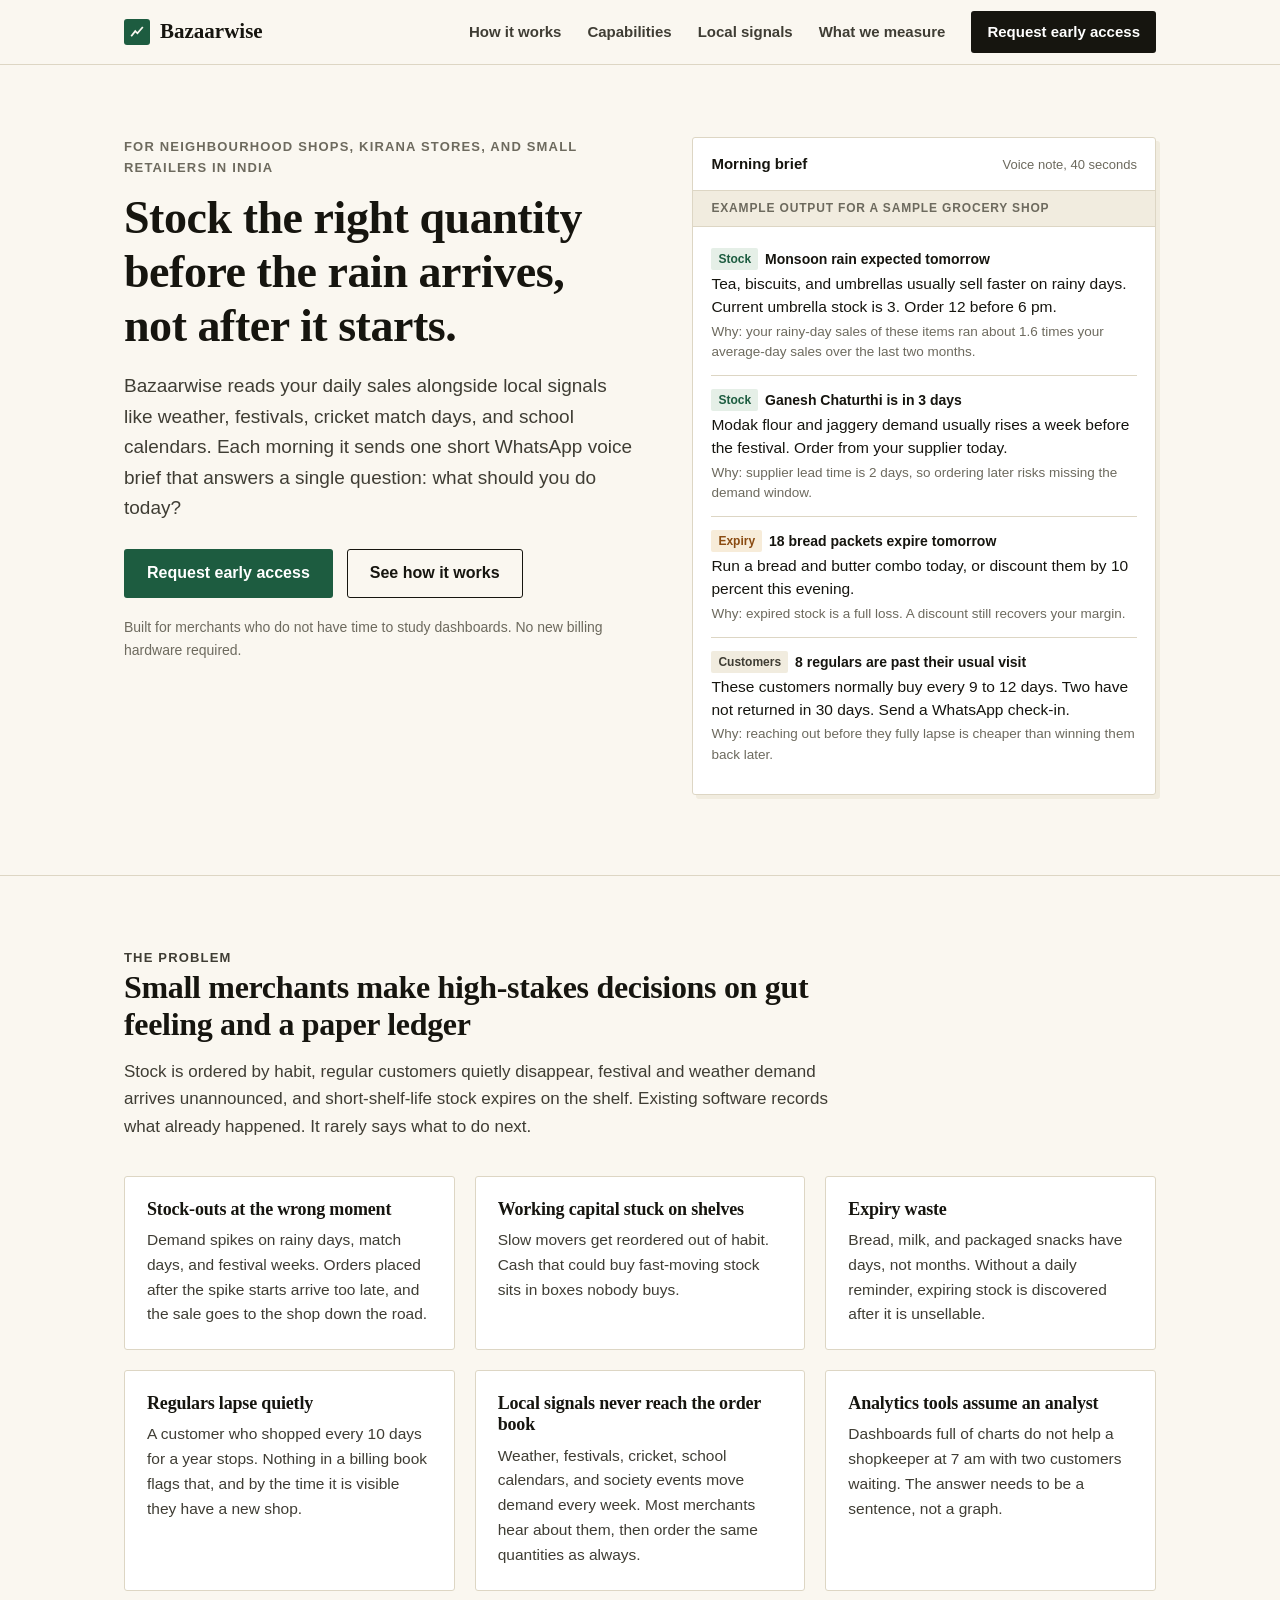
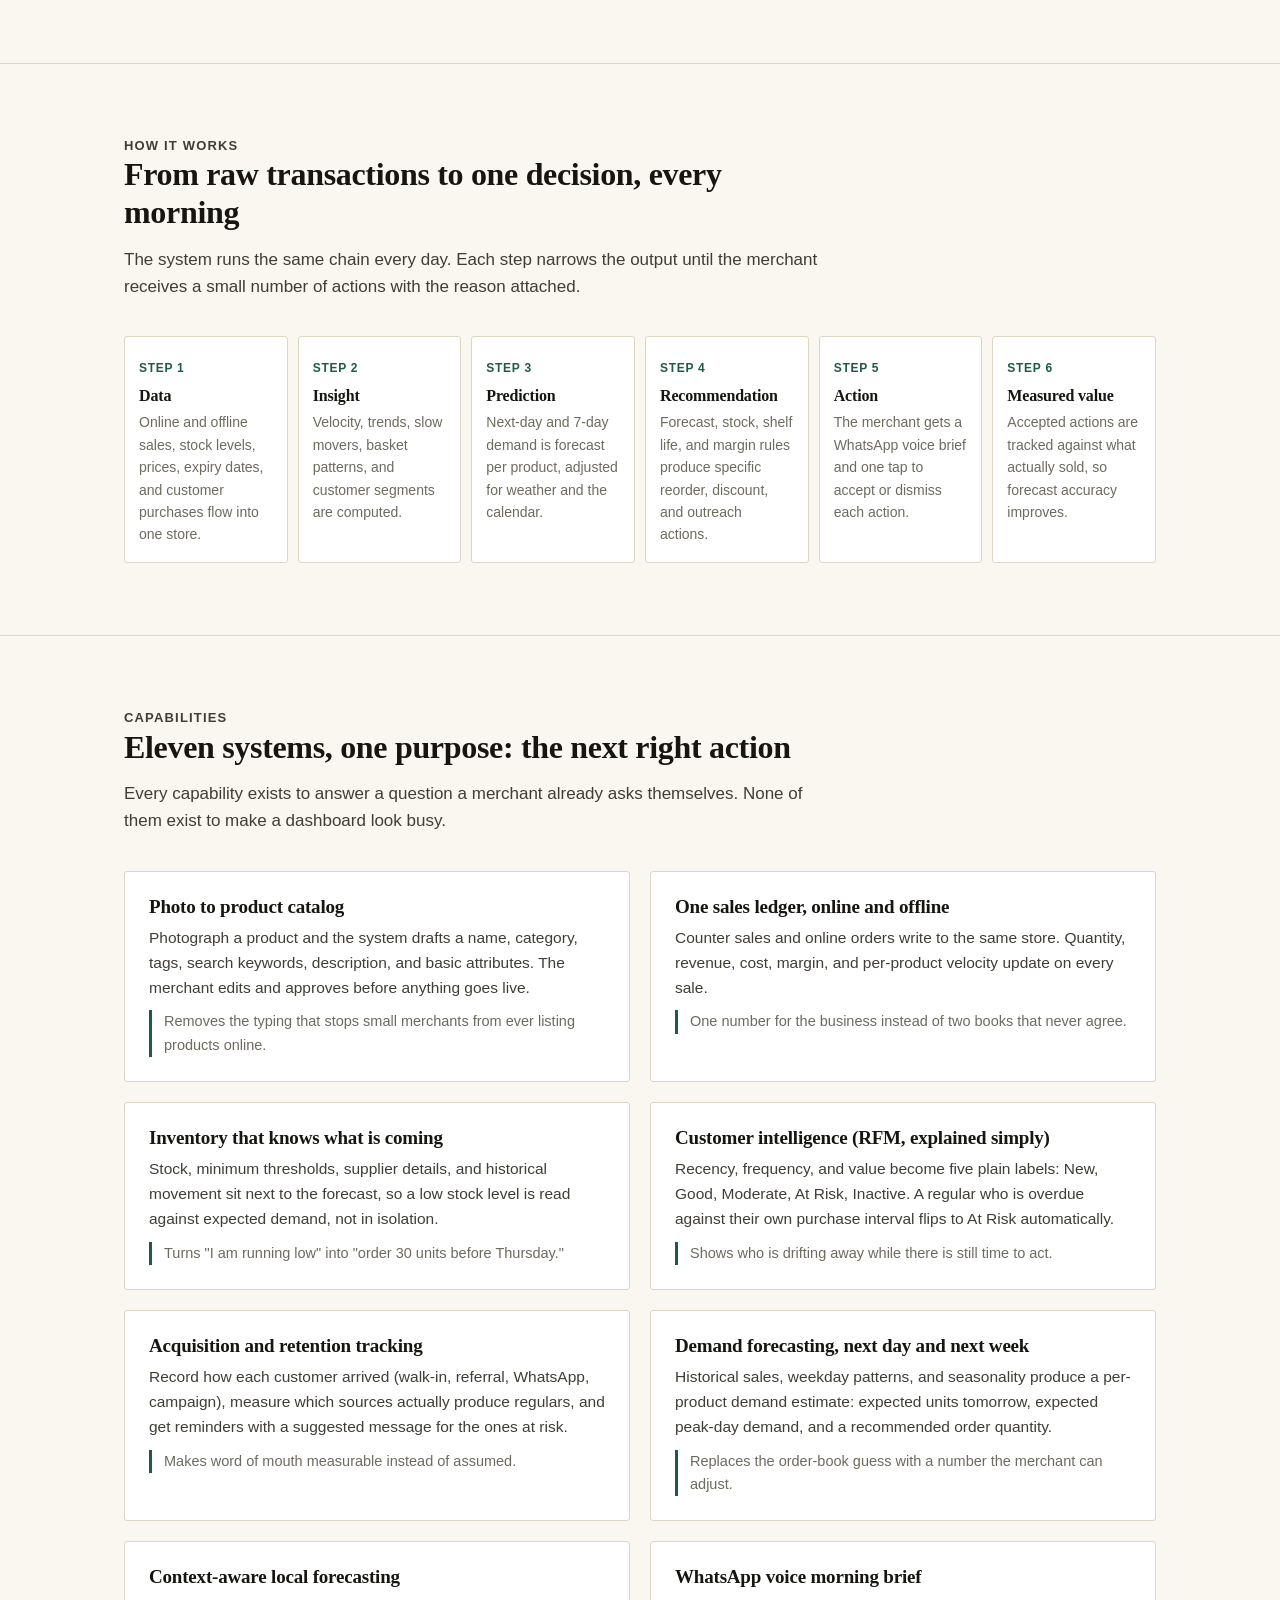
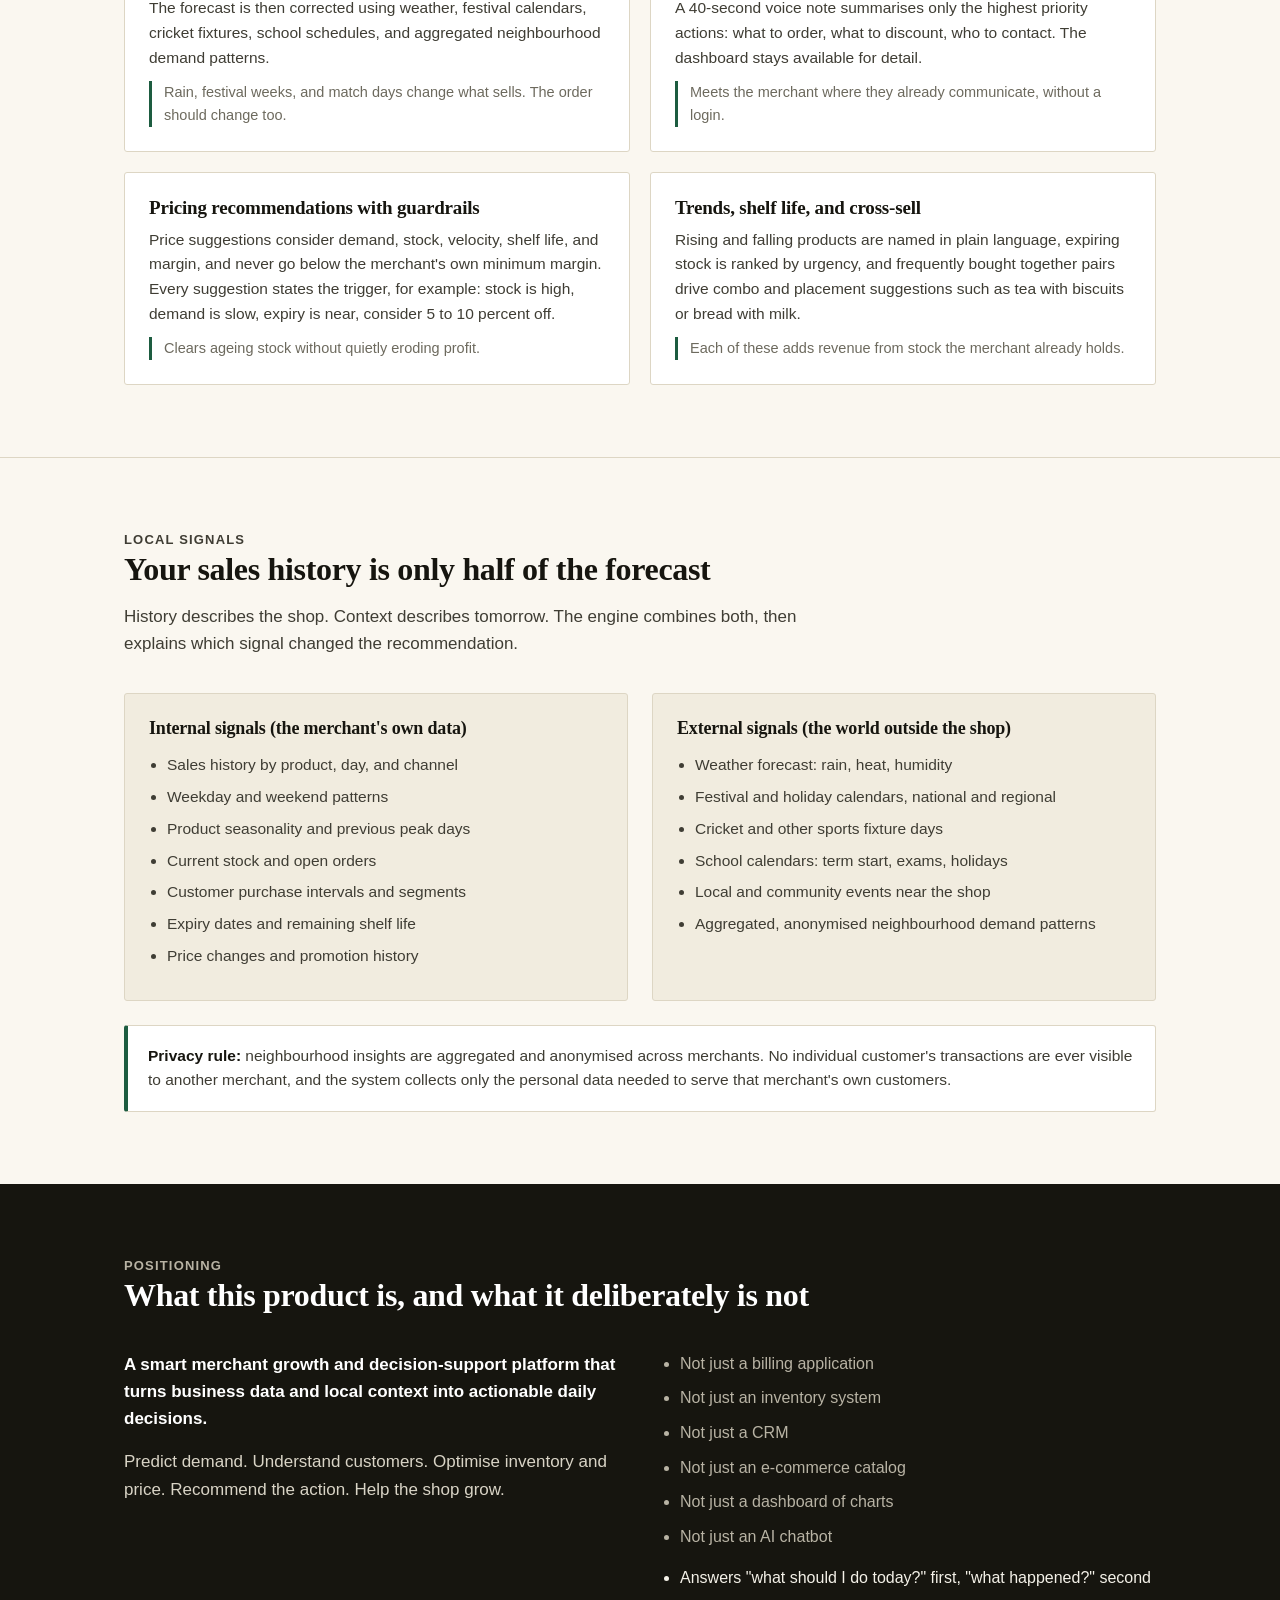
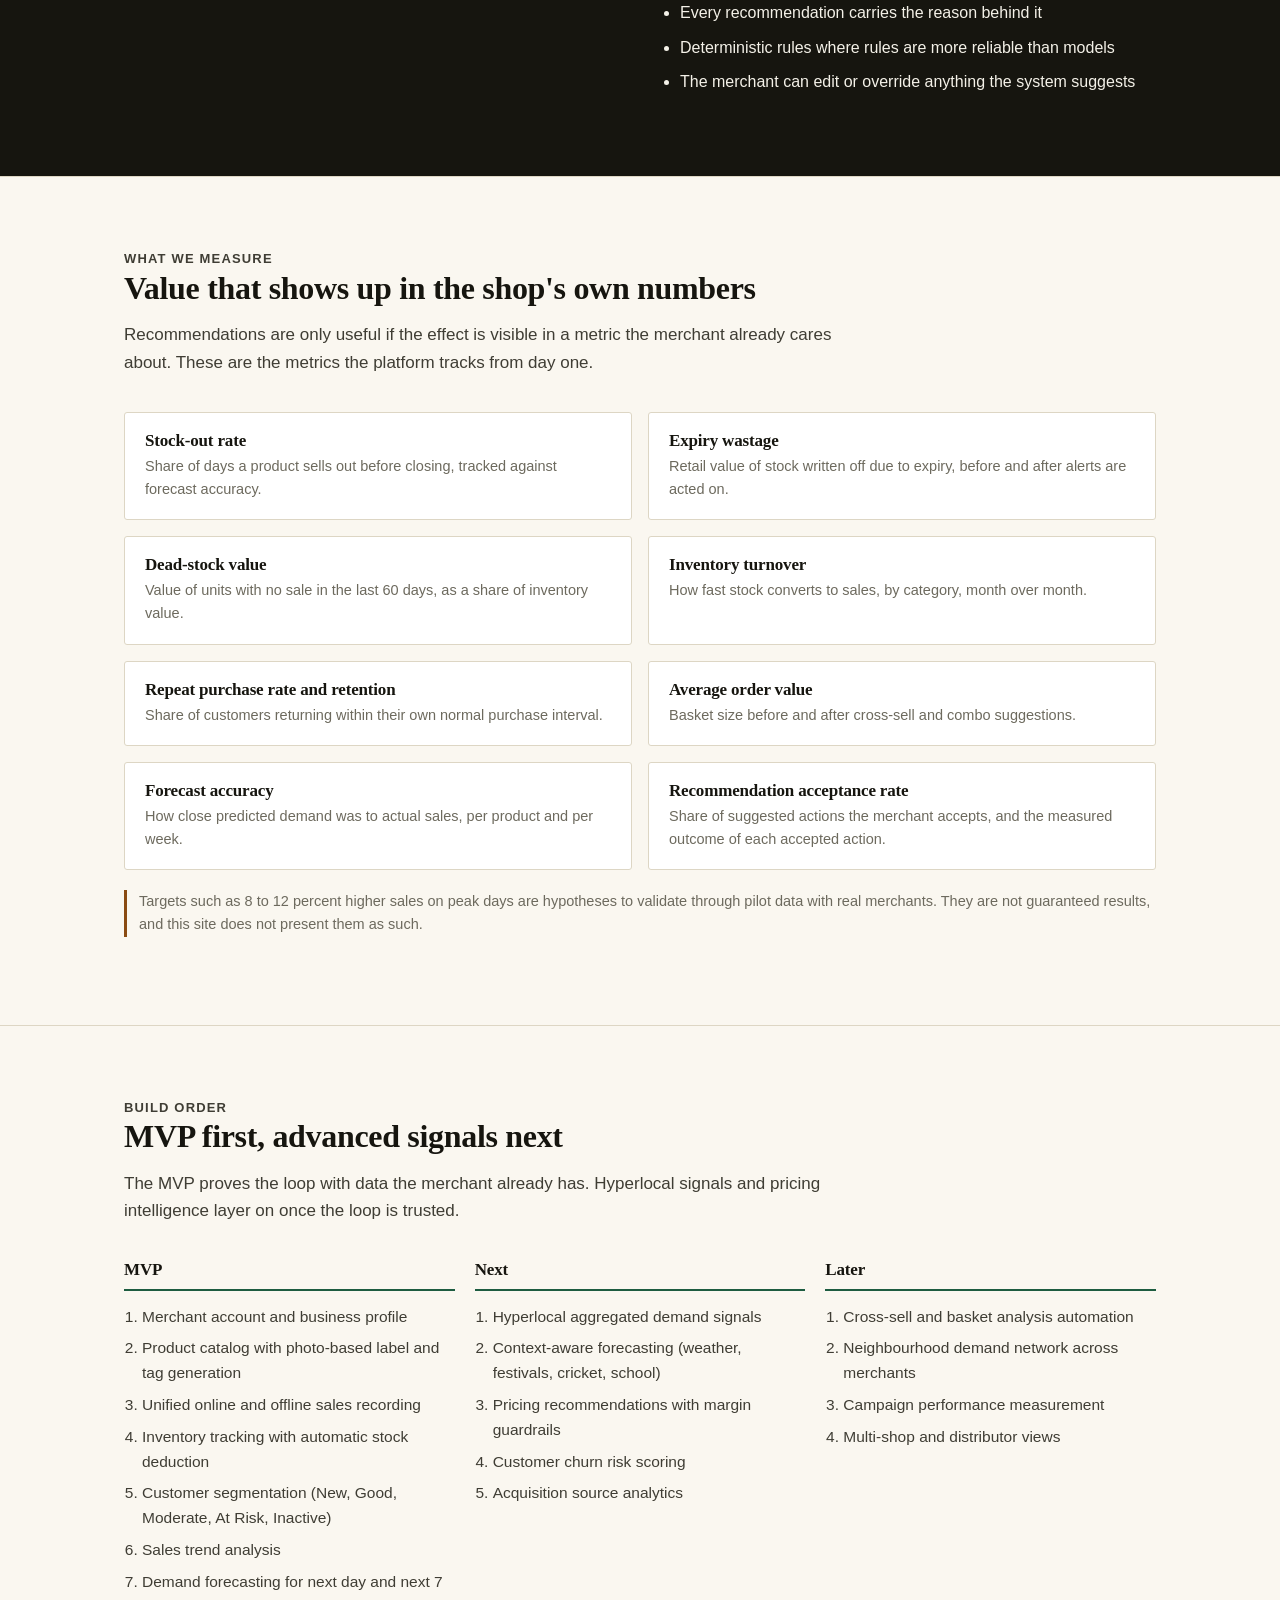
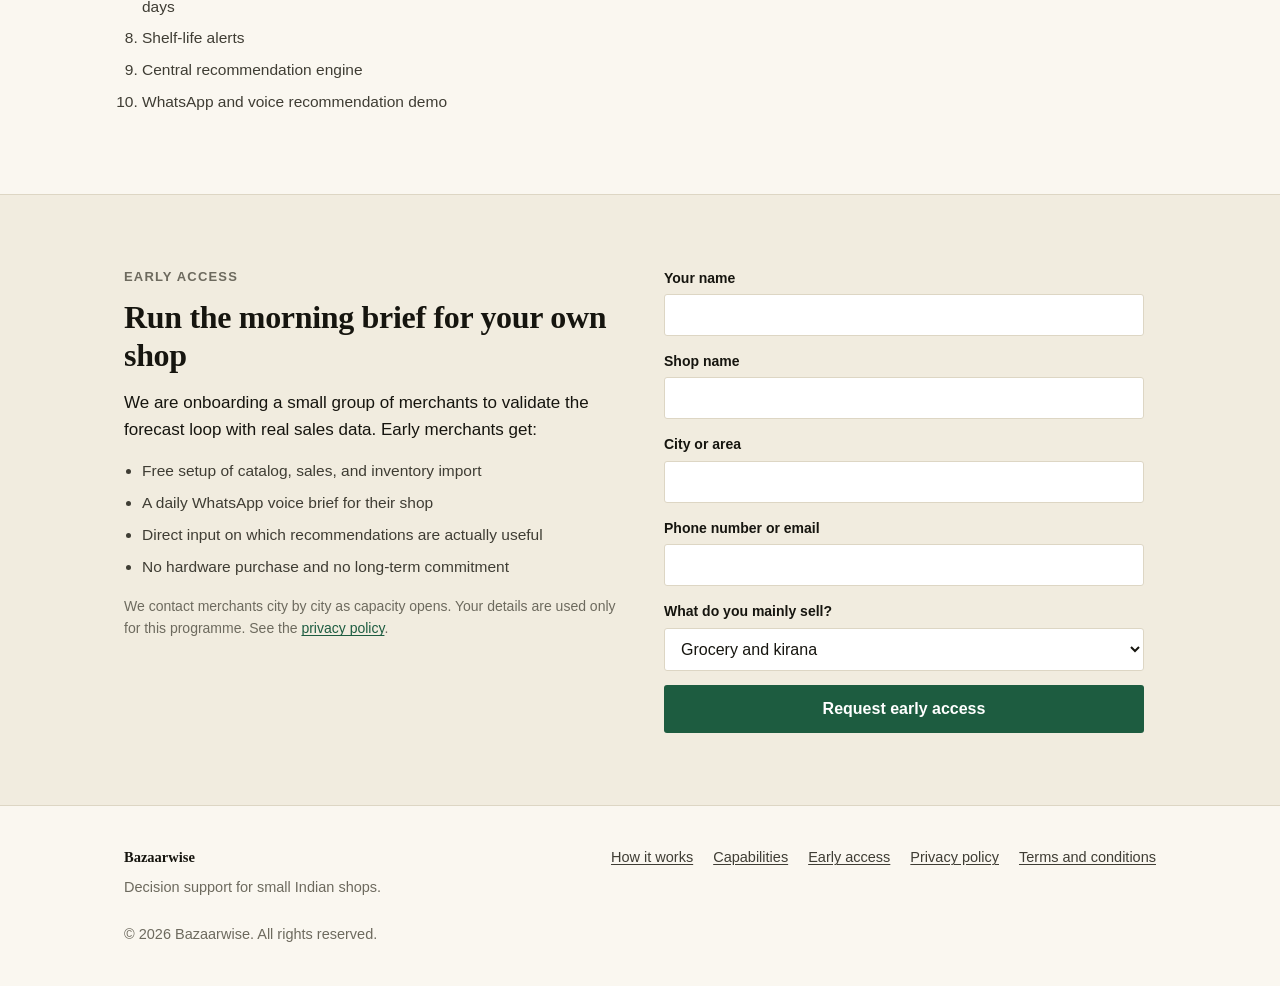
==== index.html @ 32039624 "Add Bazaarwise marketing site: index, privacy, terms, styles, script, favicon" ====
<!DOCTYPE html>
<html lang="en">
<head>
  <meta charset="UTF-8">
  <meta name="viewport" content="width=device-width, initial-scale=1.0">
  <title>Bazaarwise: demand forecasting and daily decisions for small Indian shops</title>
  <meta name="description" content="Bazaarwise turns a small merchant's sales data and local signals such as weather, festivals, and match days into a short daily WhatsApp brief with concrete stocking, pricing, and customer actions.">
  <link rel="icon" href="favicon.svg" type="image/svg+xml">
  <link rel="stylesheet" href="styles.css">
</head>
<body>

  <header class="site-header">
    <div class="container header-inner">
      <a class="brand" href="index.html">
        <span class="brand-mark" aria-hidden="true">
          <svg width="14" height="14" viewBox="0 0 32 32" fill="none"><path d="M4 24 L12 14 L17 19 L28 6" stroke="#faf7f0" stroke-width="4" stroke-linecap="square"/></svg>
        </span>
        Bazaarwise
      </a>
      <button class="menu-toggle" type="button" aria-expanded="false" aria-label="Toggle navigation">Menu</button>
      <nav class="nav" aria-label="Main">
        <a href="#how">How it works</a>
        <a href="#capabilities">Capabilities</a>
        <a href="#signals">Local signals</a>
        <a href="#measuring">What we measure</a>
        <a href="#early-access" class="nav-cta">Request early access</a>
      </nav>
    </div>
  </header>

  <main>
    <section class="hero">
      <div class="container hero-grid">
        <div>
          <p class="eyebrow">For neighbourhood shops, kirana stores, and small retailers in India</p>
          <h1>Stock the right quantity before the rain arrives, not after it starts.</h1>
          <p class="hero-sub">Bazaarwise reads your daily sales alongside local signals like weather, festivals, cricket match days, and school calendars. Each morning it sends one short WhatsApp voice brief that answers a single question: what should you do today?</p>
          <div class="hero-actions">
            <a class="btn btn-primary" href="#early-access">Request early access</a>
            <a class="btn btn-secondary" href="#how">See how it works</a>
          </div>
          <p class="hero-fine">Built for merchants who do not have time to study dashboards. No new billing hardware required.</p>
        </div>

        <aside class="brief" aria-label="Example of a Bazaarwise morning brief">
          <div class="brief-head">
            <span class="brief-title">Morning brief</span>
            <span class="brief-meta">Voice note, 40 seconds</span>
          </div>
          <div class="brief-label">Example output for a sample grocery shop</div>
          <div class="brief-body">
            <div class="brief-item">
              <strong><span class="brief-tag tag-stock">Stock</span>Monsoon rain expected tomorrow</strong>
              Tea, biscuits, and umbrellas usually sell faster on rainy days. Current umbrella stock is 3. Order 12 before 6 pm.
              <span class="brief-why">Why: your rainy-day sales of these items ran about 1.6 times your average-day sales over the last two months.</span>
            </div>
            <div class="brief-item">
              <strong><span class="brief-tag tag-stock">Stock</span>Ganesh Chaturthi is in 3 days</strong>
              Modak flour and jaggery demand usually rises a week before the festival. Order from your supplier today.
              <span class="brief-why">Why: supplier lead time is 2 days, so ordering later risks missing the demand window.</span>
            </div>
            <div class="brief-item">
              <strong><span class="brief-tag tag-expiry">Expiry</span>18 bread packets expire tomorrow</strong>
              Run a bread and butter combo today, or discount them by 10 percent this evening.
              <span class="brief-why">Why: expired stock is a full loss. A discount still recovers your margin.</span>
            </div>
            <div class="brief-item">
              <strong><span class="brief-tag tag-customer">Customers</span>8 regulars are past their usual visit</strong>
              These customers normally buy every 9 to 12 days. Two have not returned in 30 days. Send a WhatsApp check-in.
              <span class="brief-why">Why: reaching out before they fully lapse is cheaper than winning them back later.</span>
            </div>
          </div>
        </aside>
      </div>
    </section>


    <section class="section" id="problem">
      <div class="container">
        <div class="section-head">
          <p class="eyebrow">The problem</p>
          <h2>Small merchants make high-stakes decisions on gut feeling and a paper ledger</h2>
          <p>Stock is ordered by habit, regular customers quietly disappear, festival and weather demand arrives unannounced, and short-shelf-life stock expires on the shelf. Existing software records what already happened. It rarely says what to do next.</p>
        </div>
        <div class="problem-grid">
          <div class="card">
            <h3>Stock-outs at the wrong moment</h3>
            <p>Demand spikes on rainy days, match days, and festival weeks. Orders placed after the spike starts arrive too late, and the sale goes to the shop down the road.</p>
          </div>
          <div class="card">
            <h3>Working capital stuck on shelves</h3>
            <p>Slow movers get reordered out of habit. Cash that could buy fast-moving stock sits in boxes nobody buys.</p>
          </div>
          <div class="card">
            <h3>Expiry waste</h3>
            <p>Bread, milk, and packaged snacks have days, not months. Without a daily reminder, expiring stock is discovered after it is unsellable.</p>
          </div>
          <div class="card">
            <h3>Regulars lapse quietly</h3>
            <p>A customer who shopped every 10 days for a year stops. Nothing in a billing book flags that, and by the time it is visible they have a new shop.</p>
          </div>
          <div class="card">
            <h3>Local signals never reach the order book</h3>
            <p>Weather, festivals, cricket, school calendars, and society events move demand every week. Most merchants hear about them, then order the same quantities as always.</p>
          </div>
          <div class="card">
            <h3>Analytics tools assume an analyst</h3>
            <p>Dashboards full of charts do not help a shopkeeper at 7 am with two customers waiting. The answer needs to be a sentence, not a graph.</p>
          </div>
        </div>
      </div>
    </section>

    <section class="section" id="how">
      <div class="container">
        <div class="section-head">
          <p class="eyebrow">How it works</p>
          <h2>From raw transactions to one decision, every morning</h2>
          <p>The system runs the same chain every day. Each step narrows the output until the merchant receives a small number of actions with the reason attached.</p>
        </div>
        <div class="chain">
          <div class="chain-step">
            <span class="num">STEP 1</span>
            <h3>Data</h3>
            <p>Online and offline sales, stock levels, prices, expiry dates, and customer purchases flow into one store.</p>
          </div>
          <div class="chain-step">
            <span class="num">STEP 2</span>
            <h3>Insight</h3>
            <p>Velocity, trends, slow movers, basket patterns, and customer segments are computed.</p>
          </div>
          <div class="chain-step">
            <span class="num">STEP 3</span>
            <h3>Prediction</h3>
            <p>Next-day and 7-day demand is forecast per product, adjusted for weather and the calendar.</p>
          </div>
          <div class="chain-step">
            <span class="num">STEP 4</span>
            <h3>Recommendation</h3>
            <p>Forecast, stock, shelf life, and margin rules produce specific reorder, discount, and outreach actions.</p>
          </div>
          <div class="chain-step">
            <span class="num">STEP 5</span>
            <h3>Action</h3>
            <p>The merchant gets a WhatsApp voice brief and one tap to accept or dismiss each action.</p>
          </div>
          <div class="chain-step">
            <span class="num">STEP 6</span>
            <h3>Measured value</h3>
            <p>Accepted actions are tracked against what actually sold, so forecast accuracy improves.</p>
          </div>
        </div>
      </div>
    </section>

    <section class="section" id="capabilities">
      <div class="container">
        <div class="section-head">
          <p class="eyebrow">Capabilities</p>
          <h2>Eleven systems, one purpose: the next right action</h2>
          <p>Every capability exists to answer a question a merchant already asks themselves. None of them exist to make a dashboard look busy.</p>
        </div>
        <div class="feature-grid">
          <div class="feature">
            <h3>Photo to product catalog</h3>
            <p>Photograph a product and the system drafts a name, category, tags, search keywords, description, and basic attributes. The merchant edits and approves before anything goes live.</p>
            <p class="why">Removes the typing that stops small merchants from ever listing products online.</p>
          </div>
          <div class="feature">
            <h3>One sales ledger, online and offline</h3>
            <p>Counter sales and online orders write to the same store. Quantity, revenue, cost, margin, and per-product velocity update on every sale.</p>
            <p class="why">One number for the business instead of two books that never agree.</p>
          </div>
          <div class="feature">
            <h3>Inventory that knows what is coming</h3>
            <p>Stock, minimum thresholds, supplier details, and historical movement sit next to the forecast, so a low stock level is read against expected demand, not in isolation.</p>
            <p class="why">Turns "I am running low" into "order 30 units before Thursday."</p>
          </div>
          <div class="feature">
            <h3>Customer intelligence (RFM, explained simply)</h3>
            <p>Recency, frequency, and value become five plain labels: New, Good, Moderate, At Risk, Inactive. A regular who is overdue against their own purchase interval flips to At Risk automatically.</p>
            <p class="why">Shows who is drifting away while there is still time to act.</p>
          </div>
          <div class="feature">
            <h3>Acquisition and retention tracking</h3>
            <p>Record how each customer arrived (walk-in, referral, WhatsApp, campaign), measure which sources actually produce regulars, and get reminders with a suggested message for the ones at risk.</p>
            <p class="why">Makes word of mouth measurable instead of assumed.</p>
          </div>
          <div class="feature">
            <h3>Demand forecasting, next day and next week</h3>
            <p>Historical sales, weekday patterns, and seasonality produce a per-product demand estimate: expected units tomorrow, expected peak-day demand, and a recommended order quantity.</p>
            <p class="why">Replaces the order-book guess with a number the merchant can adjust.</p>
          </div>
          <div class="feature">
            <h3>Context-aware local forecasting</h3>
            <p>The forecast is then corrected using weather, festival calendars, cricket fixtures, school schedules, and aggregated neighbourhood demand patterns.</p>
            <p class="why">Rain, festival weeks, and match days change what sells. The order should change too.</p>
          </div>
          <div class="feature">
            <h3>WhatsApp voice morning brief</h3>
            <p>A 40-second voice note summarises only the highest priority actions: what to order, what to discount, who to contact. The dashboard stays available for detail.</p>
            <p class="why">Meets the merchant where they already communicate, without a login.</p>
          </div>
          <div class="feature">
            <h3>Pricing recommendations with guardrails</h3>
            <p>Price suggestions consider demand, stock, velocity, shelf life, and margin, and never go below the merchant's own minimum margin. Every suggestion states the trigger, for example: stock is high, demand is slow, expiry is near, consider 5 to 10 percent off.</p>
            <p class="why">Clears ageing stock without quietly eroding profit.</p>
          </div>
          <div class="feature">
            <h3>Trends, shelf life, and cross-sell</h3>
            <p>Rising and falling products are named in plain language, expiring stock is ranked by urgency, and frequently bought together pairs drive combo and placement suggestions such as tea with biscuits or bread with milk.</p>
            <p class="why">Each of these adds revenue from stock the merchant already holds.</p>
          </div>
        </div>
      </div>
    </section>

    <section class="section" id="signals">
      <div class="container">
        <div class="section-head">
          <p class="eyebrow">Local signals</p>
          <h2>Your sales history is only half of the forecast</h2>
          <p>History describes the shop. Context describes tomorrow. The engine combines both, then explains which signal changed the recommendation.</p>
        </div>
        <div class="signal-columns">
          <div class="signal-box">
            <h3>Internal signals (the merchant's own data)</h3>
            <ul>
              <li>Sales history by product, day, and channel</li>
              <li>Weekday and weekend patterns</li>
              <li>Product seasonality and previous peak days</li>
              <li>Current stock and open orders</li>
              <li>Customer purchase intervals and segments</li>
              <li>Expiry dates and remaining shelf life</li>
              <li>Price changes and promotion history</li>
            </ul>
          </div>
          <div class="signal-box">
            <h3>External signals (the world outside the shop)</h3>
            <ul>
              <li>Weather forecast: rain, heat, humidity</li>
              <li>Festival and holiday calendars, national and regional</li>
              <li>Cricket and other sports fixture days</li>
              <li>School calendars: term start, exams, holidays</li>
              <li>Local and community events near the shop</li>
              <li>Aggregated, anonymised neighbourhood demand patterns</li>
            </ul>
          </div>
        </div>
        <div class="privacy-note">
          <strong>Privacy rule:</strong> neighbourhood insights are aggregated and anonymised across merchants. No individual customer's transactions are ever visible to another merchant, and the system collects only the personal data needed to serve that merchant's own customers.
        </div>
      </div>
    </section>

    <section class="section positioning" id="positioning">
      <div class="container">
        <div class="section-head">
          <p class="eyebrow" style="color:#b8b3a4;">Positioning</p>
          <h2>What this product is, and what it deliberately is not</h2>
        </div>
        <div class="positioning-grid">
          <div>
            <p><strong style="color:#fff;">A smart merchant growth and decision-support platform that turns business data and local context into actionable daily decisions.</strong></p>
            <p>Predict demand. Understand customers. Optimise inventory and price. Recommend the action. Help the shop grow.</p>
          </div>
          <div>
            <ul class="muted-list">
              <li>Not just a billing application</li>
              <li>Not just an inventory system</li>
              <li>Not just a CRM</li>
              <li>Not just an e-commerce catalog</li>
              <li>Not just a dashboard of charts</li>
              <li>Not just an AI chatbot</li>
            </ul>
            <ul style="margin-top:16px;">
              <li>Answers "what should I do today?" first, "what happened?" second</li>
              <li>Every recommendation carries the reason behind it</li>
              <li>Deterministic rules where rules are more reliable than models</li>
              <li>The merchant can edit or override anything the system suggests</li>
            </ul>
          </div>
        </div>
      </div>
    </section>


    <section class="section" id="measuring">
      <div class="container">
        <div class="section-head">
          <p class="eyebrow">What we measure</p>
          <h2>Value that shows up in the shop's own numbers</h2>
          <p>Recommendations are only useful if the effect is visible in a metric the merchant already cares about. These are the metrics the platform tracks from day one.</p>
        </div>
        <div class="kpi-grid">
          <div class="kpi">
            <h3>Stock-out rate</h3>
            <p>Share of days a product sells out before closing, tracked against forecast accuracy.</p>
          </div>
          <div class="kpi">
            <h3>Expiry wastage</h3>
            <p>Retail value of stock written off due to expiry, before and after alerts are acted on.</p>
          </div>
          <div class="kpi">
            <h3>Dead-stock value</h3>
            <p>Value of units with no sale in the last 60 days, as a share of inventory value.</p>
          </div>
          <div class="kpi">
            <h3>Inventory turnover</h3>
            <p>How fast stock converts to sales, by category, month over month.</p>
          </div>
          <div class="kpi">
            <h3>Repeat purchase rate and retention</h3>
            <p>Share of customers returning within their own normal purchase interval.</p>
          </div>
          <div class="kpi">
            <h3>Average order value</h3>
            <p>Basket size before and after cross-sell and combo suggestions.</p>
          </div>
          <div class="kpi">
            <h3>Forecast accuracy</h3>
            <p>How close predicted demand was to actual sales, per product and per week.</p>
          </div>
          <div class="kpi">
            <h3>Recommendation acceptance rate</h3>
            <p>Share of suggested actions the merchant accepts, and the measured outcome of each accepted action.</p>
          </div>
        </div>
        <p class="target-note">Targets such as 8 to 12 percent higher sales on peak days are hypotheses to validate through pilot data with real merchants. They are not guaranteed results, and this site does not present them as such.</p>
      </div>
    </section>

    <section class="section" id="roadmap">
      <div class="container">
        <div class="section-head">
          <p class="eyebrow">Build order</p>
          <h2>MVP first, advanced signals next</h2>
          <p>The MVP proves the loop with data the merchant already has. Hyperlocal signals and pricing intelligence layer on once the loop is trusted.</p>
        </div>
        <div class="roadmap-grid">
          <div class="roadmap-col">
            <h3>MVP</h3>
            <ol>
              <li>Merchant account and business profile</li>
              <li>Product catalog with photo-based label and tag generation</li>
              <li>Unified online and offline sales recording</li>
              <li>Inventory tracking with automatic stock deduction</li>
              <li>Customer segmentation (New, Good, Moderate, At Risk, Inactive)</li>
              <li>Sales trend analysis</li>
              <li>Demand forecasting for next day and next 7 days</li>
              <li>Shelf-life alerts</li>
              <li>Central recommendation engine</li>
              <li>WhatsApp and voice recommendation demo</li>
            </ol>
          </div>
          <div class="roadmap-col">
            <h3>Next</h3>
            <ol>
              <li>Hyperlocal aggregated demand signals</li>
              <li>Context-aware forecasting (weather, festivals, cricket, school)</li>
              <li>Pricing recommendations with margin guardrails</li>
              <li>Customer churn risk scoring</li>
              <li>Acquisition source analytics</li>
            </ol>
          </div>
          <div class="roadmap-col">
            <h3>Later</h3>
            <ol>
              <li>Cross-sell and basket analysis automation</li>
              <li>Neighbourhood demand network across merchants</li>
              <li>Campaign performance measurement</li>
              <li>Multi-shop and distributor views</li>
            </ol>
          </div>
        </div>
      </div>
    </section>

    <section class="section signup" id="early-access">
      <div class="container signup-grid">
        <div>
          <p class="eyebrow">Early access</p>
          <h2>Run the morning brief for your own shop</h2>
          <p>We are onboarding a small group of merchants to validate the forecast loop with real sales data. Early merchants get:</p>
          <ul>
            <li>Free setup of catalog, sales, and inventory import</li>
            <li>A daily WhatsApp voice brief for their shop</li>
            <li>Direct input on which recommendations are actually useful</li>
            <li>No hardware purchase and no long-term commitment</li>
          </ul>
          <p class="form-note">We contact merchants city by city as capacity opens. Your details are used only for this programme. See the <a href="privacy.html">privacy policy</a>.</p>
        </div>
        <div>
          <form id="early-access-form" class="form-grid" novalidate>
            <div>
              <label for="name">Your name</label>
              <input type="text" id="name" name="name" autocomplete="name" required>
            </div>
            <div>
              <label for="shop">Shop name</label>
              <input type="text" id="shop" name="shop" autocomplete="organization" required>
            </div>
            <div>
              <label for="city">City or area</label>
              <input type="text" id="city" name="city" autocomplete="address-level2" required>
            </div>
            <div>
              <label for="contact">Phone number or email</label>
              <input type="text" id="contact" name="contact" autocomplete="tel" required>
            </div>
            <div>
              <label for="category">What do you mainly sell?</label>
              <select id="category" name="category">
                <option>Grocery and kirana</option>
                <option>Food and snacks</option>
                <option>Apparel and textiles</option>
                <option>Electronics and accessories</option>
                <option>Pharmacy and personal care</option>
                <option>Home and hardware</option>
                <option>Other</option>
              </select>
            </div>
            <button class="btn btn-primary" type="submit">Request early access</button>
            <div id="form-status" class="form-status" role="status">Thank you. Your details are recorded for the early access list. We will reach out when onboarding opens in your area.</div>
            <div id="form-error" class="form-error" role="alert"></div>
          </form>
        </div>
      </div>
    </section>
  </main>

  <footer class="site-footer">
    <div class="container footer-inner">
      <div>
        <span class="footer-brand">Bazaarwise</span>
        <p style="margin:6px 0 0;">Decision support for small Indian shops.</p>
      </div>
      <div class="footer-links">
        <a href="#how">How it works</a>
        <a href="#capabilities">Capabilities</a>
        <a href="#early-access">Early access</a>
        <a href="privacy.html">Privacy policy</a>
        <a href="terms.html">Terms and conditions</a>
      </div>
      <div>&copy; 2026 Bazaarwise. All rights reserved.</div>
    </div>
  </footer>

  <script src="script.js"></script>
</body>
</html>
---- styles.css ----
/* Bazaarwise marketing site
   Editorial, restrained design. No gradients, no pill buttons, no animation theatre. */

:root {
  --ink: #16150f;
  --ink-soft: #3f3d34;
  --muted: #6d6a5e;
  --paper: #faf7f0;
  --paper-deep: #f1ecdf;
  --line: #ddd6c4;
  --accent: #1d5c40;
  --accent-ink: #ffffff;
  --alert: #8a4b12;
  --alert-bg: #f7ecd9;
  --ok-bg: #e5efe7;
  --radius: 3px;
  --max: 1080px;
}

* { box-sizing: border-box; }

html { -webkit-text-size-adjust: 100%; }

body {
  margin: 0;
  background: var(--paper);
  color: var(--ink);
  font-family: -apple-system, BlinkMacSystemFont, "Segoe UI", Roboto, Helvetica, Arial, sans-serif;
  font-size: 17px;
  line-height: 1.6;
}

img, svg { max-width: 100%; }

a { color: var(--accent); text-decoration: underline; text-underline-offset: 2px; }
a:hover { color: var(--ink); }

h1, h2, h3 {
  font-family: Georgia, "Times New Roman", serif;
  font-weight: 700;
  line-height: 1.18;
  margin: 0 0 14px;
  letter-spacing: -0.01em;
}

h1 { font-size: 44px; }
h2 { font-size: 32px; }
h3 { font-size: 20px; }

p { margin: 0 0 16px; }

.container {
  max-width: var(--max);
  margin: 0 auto;
  padding: 0 24px;
}

.eyebrow {
  font-size: 13px;
  font-weight: 700;
  text-transform: uppercase;
  letter-spacing: 0.09em;
  color: var(--muted);
  margin: 0 0 12px;
}

.section {
  padding: 72px 0;
  border-top: 1px solid var(--line);
}

.section-head { max-width: 720px; margin-bottom: 36px; }
.section-head p { color: var(--ink-soft); margin-bottom: 0; }

/* Header */

.site-header {
  border-bottom: 1px solid var(--line);
  background: var(--paper);
  position: sticky;
  top: 0;
  z-index: 20;
}

.header-inner {
  display: flex;
  align-items: center;
  justify-content: space-between;
  gap: 20px;
  min-height: 64px;
}

.brand {
  display: flex;
  align-items: center;
  gap: 10px;
  text-decoration: none;
  color: var(--ink);
  font-family: Georgia, serif;
  font-size: 21px;
  font-weight: 700;
}

.brand-mark {
  width: 26px;
  height: 26px;
  background: var(--accent);
  border-radius: var(--radius);
  display: inline-flex;
  align-items: center;
  justify-content: center;
}

.brand-mark svg { display: block; }

.nav { display: flex; align-items: center; gap: 26px; }

.nav a {
  color: var(--ink-soft);
  text-decoration: none;
  font-size: 15px;
  font-weight: 600;
}

.nav a:hover { color: var(--accent); text-decoration: underline; }

.nav-cta {
  background: var(--ink);
  color: #fff !important;
  padding: 9px 16px;
  border-radius: var(--radius);
  text-decoration: none !important;
}

.nav-cta:hover { background: var(--accent); color: #fff !important; }

.menu-toggle {
  display: none;
  background: none;
  border: 1px solid var(--line);
  border-radius: var(--radius);
  padding: 7px 12px;
  font-size: 14px;
  font-weight: 600;
  color: var(--ink);
  cursor: pointer;
}

/* Buttons and forms */

.btn {
  display: inline-block;
  padding: 13px 22px;
  border-radius: var(--radius);
  font-size: 16px;
  font-weight: 700;
  text-decoration: none !important;
  border: 1px solid transparent;
  cursor: pointer;
  font-family: inherit;
  line-height: 1.3;
}

.btn-primary { background: var(--accent); color: #fff !important; }
.btn-primary:hover { background: #164a34; color: #fff !important; }

.btn-secondary {
  background: transparent;
  color: var(--ink) !important;
  border-color: var(--ink);
}
.btn-secondary:hover { background: var(--ink); color: #fff !important; }

.form-grid { display: grid; gap: 14px; max-width: 480px; }

label {
  display: block;
  font-size: 14px;
  font-weight: 700;
  margin-bottom: 5px;
}

input, select {
  width: 100%;
  padding: 11px 12px;
  border: 1px solid var(--line);
  border-radius: var(--radius);
  background: #fff;
  font-size: 16px;
  font-family: inherit;
  color: var(--ink);
}

input:focus, select:focus {
  outline: 2px solid var(--accent);
  outline-offset: 1px;
  border-color: var(--accent);
}

.form-note { font-size: 14px; color: var(--muted); margin-top: 10px; }

.form-status, .form-error {
  display: none;
  margin-top: 14px;
  padding: 12px 14px;
  border-radius: var(--radius);
  font-size: 15px;
}

.form-status {
  background: var(--ok-bg);
  border: 1px solid #bcd4c3;
}

.form-error {
  background: var(--alert-bg);
  border: 1px solid #e3c9a1;
  color: var(--alert);
}


/* Hero */

.hero { padding: 72px 0 80px; }

.hero-grid {
  display: grid;
  grid-template-columns: 1.05fr 0.95fr;
  gap: 56px;
  align-items: start;
}

.hero h1 { font-size: 46px; margin-bottom: 18px; }

.hero-sub {
  font-size: 19px;
  color: var(--ink-soft);
  margin-bottom: 26px;
  max-width: 34em;
}

.hero-actions { display: flex; gap: 14px; flex-wrap: wrap; margin-bottom: 18px; }

.hero-fine { font-size: 14px; color: var(--muted); margin: 0; }

/* Morning brief card (hand-built product sample, clearly labelled) */

.brief {
  background: #fff;
  border: 1px solid var(--line);
  border-radius: var(--radius);
  box-shadow: 4px 4px 0 var(--paper-deep);
  overflow: hidden;
}

.brief-head {
  padding: 14px 18px;
  border-bottom: 1px solid var(--line);
  display: flex;
  justify-content: space-between;
  align-items: baseline;
  gap: 12px;
}

.brief-title { font-weight: 700; font-size: 15px; }
.brief-meta { font-size: 13px; color: var(--muted); }

.brief-label {
  padding: 8px 18px;
  background: var(--paper-deep);
  font-size: 12px;
  font-weight: 700;
  text-transform: uppercase;
  letter-spacing: 0.07em;
  color: var(--muted);
  border-bottom: 1px solid var(--line);
}

.brief-body { padding: 8px 18px 16px; }

.brief-item {
  padding: 13px 0;
  border-bottom: 1px solid var(--line);
  font-size: 15.5px;
  line-height: 1.5;
}

.brief-item:last-child { border-bottom: 0; }

.brief-item strong { display: block; font-size: 14px; margin-bottom: 2px; }

.brief-tag {
  display: inline-block;
  font-size: 12px;
  font-weight: 700;
  padding: 2px 7px;
  border-radius: 2px;
  margin-right: 7px;
  vertical-align: 1px;
}

.tag-stock { background: var(--ok-bg); color: var(--accent); }
.tag-expiry { background: var(--alert-bg); color: var(--alert); }
.tag-customer { background: var(--paper-deep); color: var(--ink-soft); }

.brief-why {
  display: block;
  font-size: 13.5px;
  color: var(--muted);
  margin-top: 3px;
}

/* Problem and feature cards */

.problem-grid {
  display: grid;
  grid-template-columns: repeat(3, 1fr);
  gap: 20px;
}

.card {
  background: #fff;
  border: 1px solid var(--line);
  border-radius: var(--radius);
  padding: 22px;
}

.card h3 { font-size: 18px; margin-bottom: 8px; }
.card p { font-size: 15.5px; color: var(--ink-soft); margin: 0; }

/* Chain (data to value) */

.chain {
  display: grid;
  grid-template-columns: repeat(6, 1fr);
  gap: 10px;
}

.chain-step {
  border: 1px solid var(--line);
  background: #fff;
  border-radius: var(--radius);
  padding: 16px 14px;
}

.chain-step .num {
  font-size: 12px;
  font-weight: 700;
  color: var(--accent);
  letter-spacing: 0.06em;
}

.chain-step h3 { font-size: 16px; margin: 6px 0 6px; }

.chain-step p { font-size: 14px; color: var(--muted); margin: 0; }

.feature-grid {
  display: grid;
  grid-template-columns: repeat(2, 1fr);
  gap: 20px;
}

.feature {
  border: 1px solid var(--line);
  background: #fff;
  border-radius: var(--radius);
  padding: 24px;
}

.feature h3 { font-size: 19px; margin-bottom: 8px; }
.feature p { font-size: 15.5px; color: var(--ink-soft); margin: 0 0 10px; }

.feature .why {
  font-size: 14.5px;
  color: var(--muted);
  border-left: 3px solid var(--accent);
  padding-left: 12px;
  margin: 0;
}

.form-status.visible, .form-error.visible { display: block; }

/* Signals */

.signal-columns {
  display: grid;
  grid-template-columns: 1fr 1fr;
  gap: 24px;
}

.signal-box {
  border: 1px solid var(--line);
  background: var(--paper-deep);
  border-radius: var(--radius);
  padding: 24px;
}

.signal-box h3 { font-size: 18px; }

.signal-box ul {
  margin: 0;
  padding-left: 18px;
  font-size: 15.5px;
  color: var(--ink-soft);
}

.signal-box li { margin-bottom: 7px; }

.privacy-note {
  margin-top: 24px;
  padding: 18px 20px;
  background: #fff;
  border: 1px solid var(--line);
  border-left: 4px solid var(--accent);
  border-radius: var(--radius);
  font-size: 15.5px;
  color: var(--ink-soft);
}

.privacy-note strong { color: var(--ink); }

/* Positioning */

.positioning { background: var(--ink); color: #f4f1e8; border-top: 0; }
.positioning h2 { color: #fff; }

.positioning-grid {
  display: grid;
  grid-template-columns: 1fr 1fr;
  gap: 40px;
}

.positioning ul { margin: 0; padding-left: 20px; }
.positioning li { margin-bottom: 9px; font-size: 16px; }
.positioning .muted-list li { color: #b8b3a4; }
.positioning p { color: #d9d4c6; }

/* KPIs */

.kpi-grid {
  display: grid;
  grid-template-columns: repeat(2, 1fr);
  gap: 16px;
}

.kpi {
  border: 1px solid var(--line);
  background: #fff;
  border-radius: var(--radius);
  padding: 18px 20px;
}

.kpi h3 { font-size: 17px; margin-bottom: 4px; }
.kpi p { font-size: 14.5px; color: var(--muted); margin: 0; }

.target-note {
  margin-top: 20px;
  font-size: 14.5px;
  color: var(--muted);
  border-left: 3px solid var(--alert);
  padding-left: 12px;
}

/* Roadmap */

.roadmap-grid {
  display: grid;
  grid-template-columns: repeat(3, 1fr);
  gap: 20px;
}

.roadmap-col h3 {
  font-size: 17px;
  padding-bottom: 8px;
  border-bottom: 2px solid var(--accent);
}

.roadmap-col ol {
  margin: 0;
  padding-left: 18px;
  font-size: 15.5px;
  color: var(--ink-soft);
}

.roadmap-col li { margin-bottom: 7px; }

/* Sign-up */

.signup { background: var(--paper-deep); }

.signup-grid {
  display: grid;
  grid-template-columns: 1fr 1fr;
  gap: 48px;
  align-items: start;
}

.signup ul { padding-left: 18px; font-size: 15.5px; color: var(--ink-soft); }
.signup li { margin-bottom: 7px; }

/* Footer */

.site-footer {
  border-top: 1px solid var(--line);
  padding: 40px 0;
  font-size: 14.5px;
  color: var(--muted);
  background: var(--paper);
}

.footer-inner {
  display: flex;
  justify-content: space-between;
  gap: 24px;
  flex-wrap: wrap;
}

.footer-links { display: flex; gap: 20px; flex-wrap: wrap; }
.footer-links a { color: var(--ink-soft); }
.footer-brand { font-family: Georgia, serif; font-weight: 700; color: var(--ink); }

/* Legal pages */

.legal { max-width: 760px; }
.legal h1 { font-size: 36px; }
.legal .updated { font-size: 14px; color: var(--muted); margin-bottom: 28px; }
.legal h2 { font-size: 22px; margin-top: 34px; }
.legal li { margin-bottom: 8px; color: var(--ink-soft); }
.legal p, .legal li { font-size: 16px; }
.breadcrumb { font-size: 14px; margin-bottom: 20px; }

/* Responsive */

@media (max-width: 960px) {
  h1, .hero h1 { font-size: 36px; }
  h2 { font-size: 27px; }
  .hero-grid { grid-template-columns: 1fr; gap: 40px; }
  .problem-grid, .roadmap-grid { grid-template-columns: 1fr 1fr; }
  .chain { grid-template-columns: repeat(3, 1fr); }
  .positioning-grid, .signup-grid { grid-template-columns: 1fr; gap: 28px; }
}

@media (max-width: 720px) {
  body { font-size: 16px; }
  .nav {
    display: none;
    position: absolute;
    top: 64px;
    left: 0;
    right: 0;
    background: var(--paper);
    border-bottom: 1px solid var(--line);
    flex-direction: column;
    align-items: flex-start;
    padding: 16px 24px 20px;
    gap: 14px;
  }
  .nav.open { display: flex; }
  .menu-toggle { display: block; }
  .header-inner { position: relative; }
  .section { padding: 52px 0; }
  .hero { padding: 48px 0 56px; }
  h1, .hero h1 { font-size: 31px; }
  .problem-grid, .feature-grid, .signal-columns,
  .kpi-grid, .roadmap-grid { grid-template-columns: 1fr; }
  .chain { grid-template-columns: 1fr 1fr; }
  .hero-actions .btn { width: 100%; text-align: center; }
}
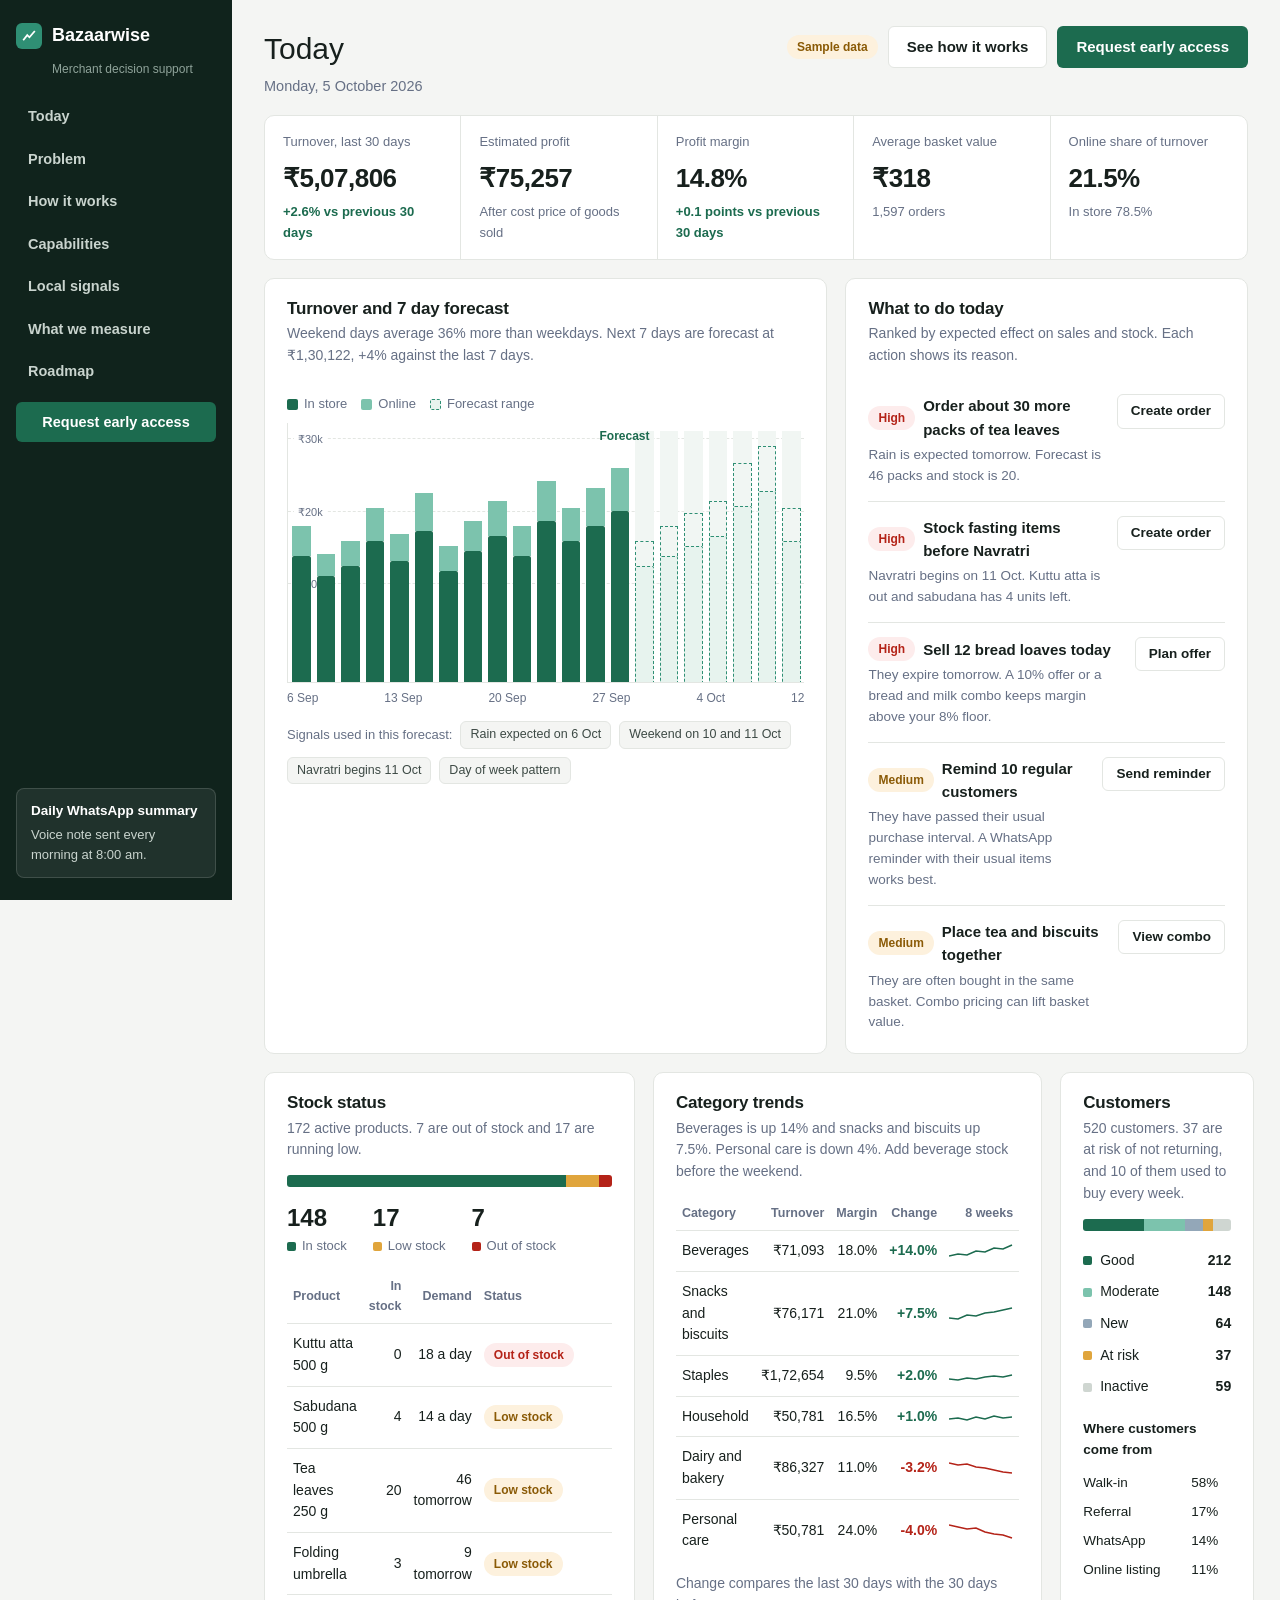
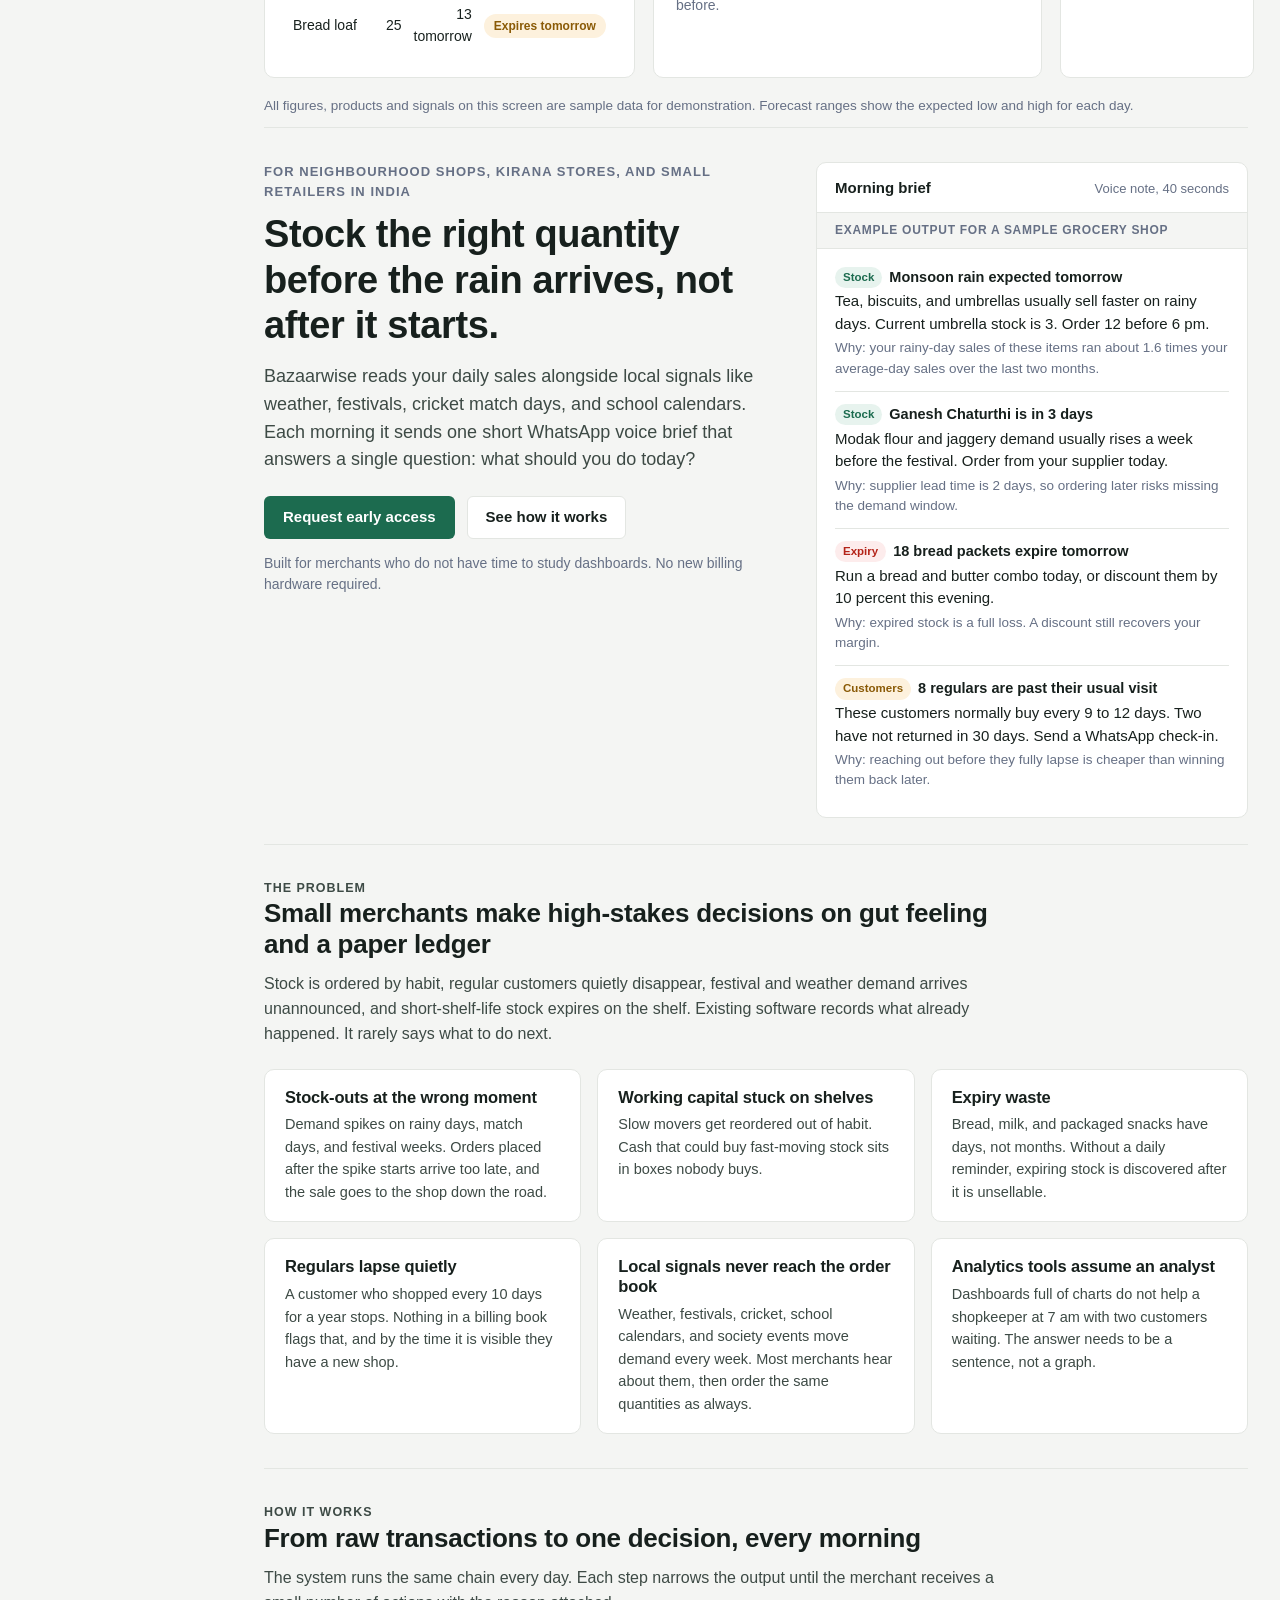
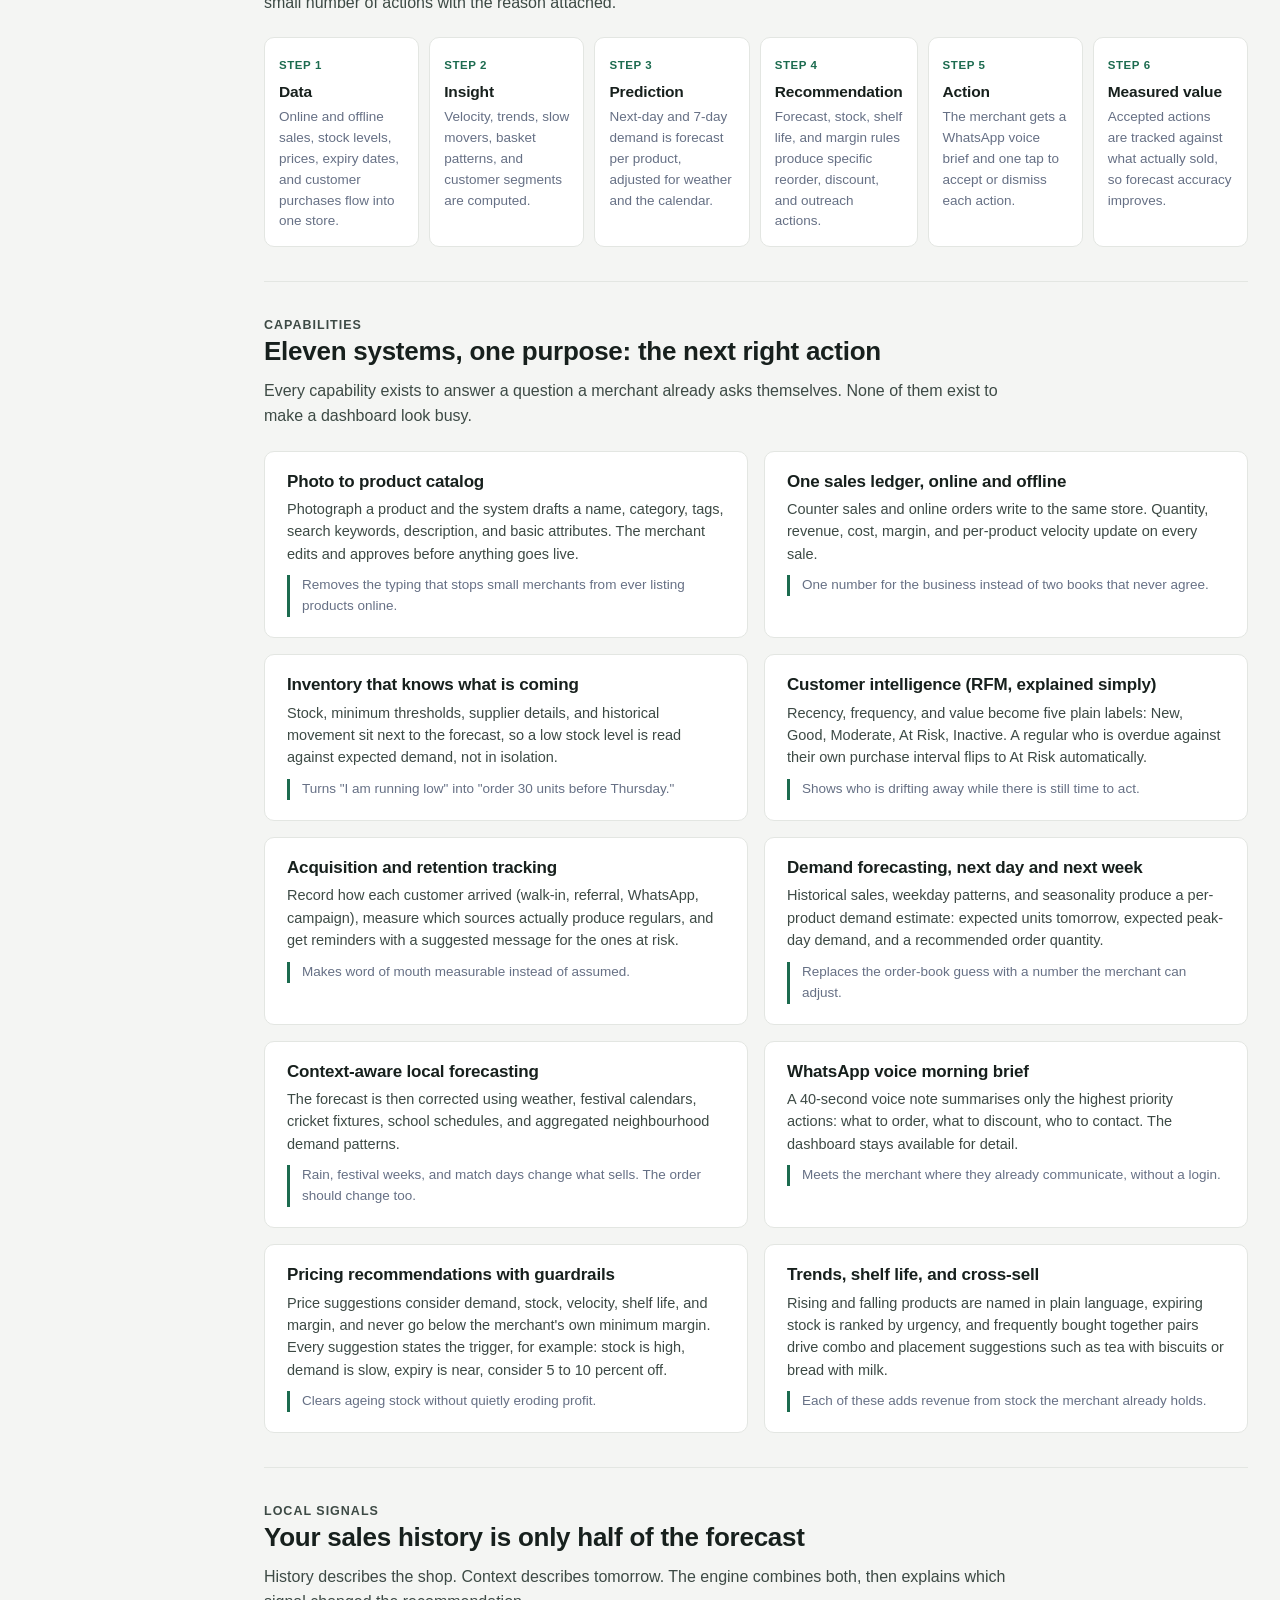
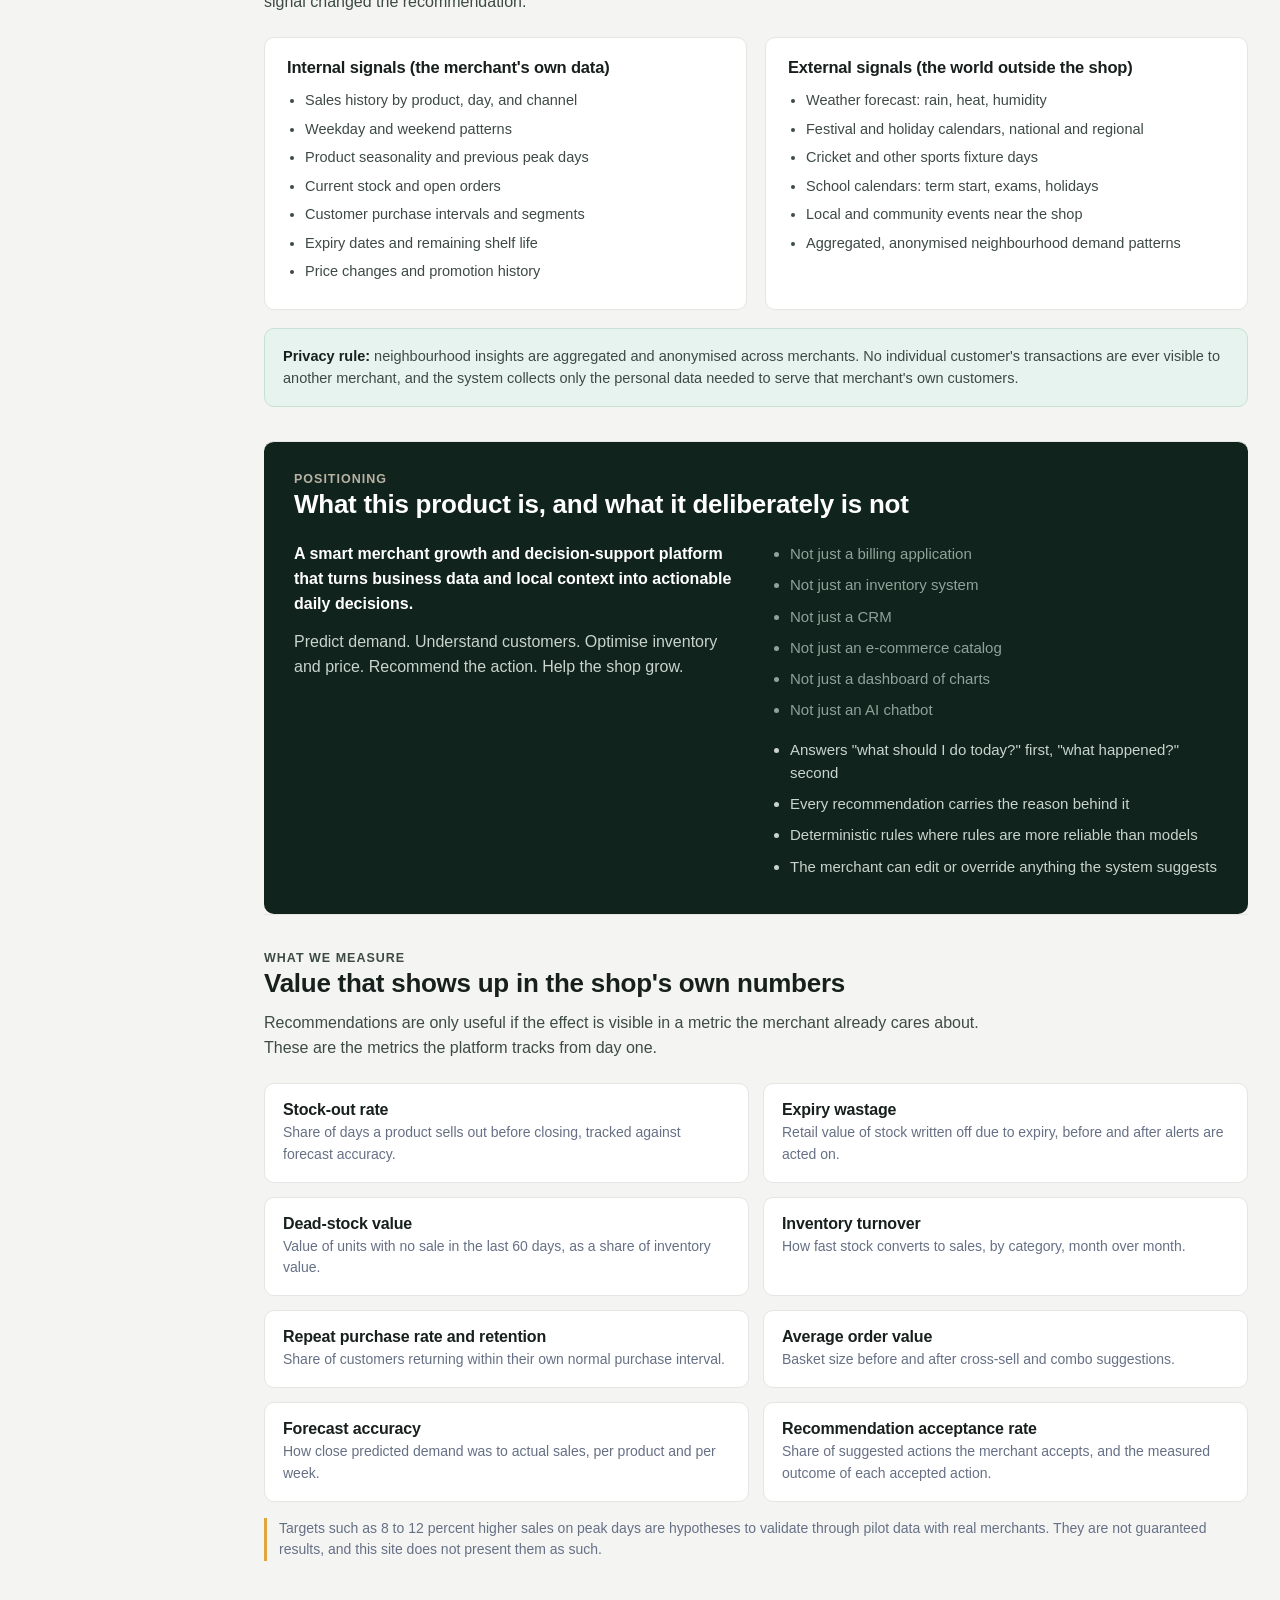
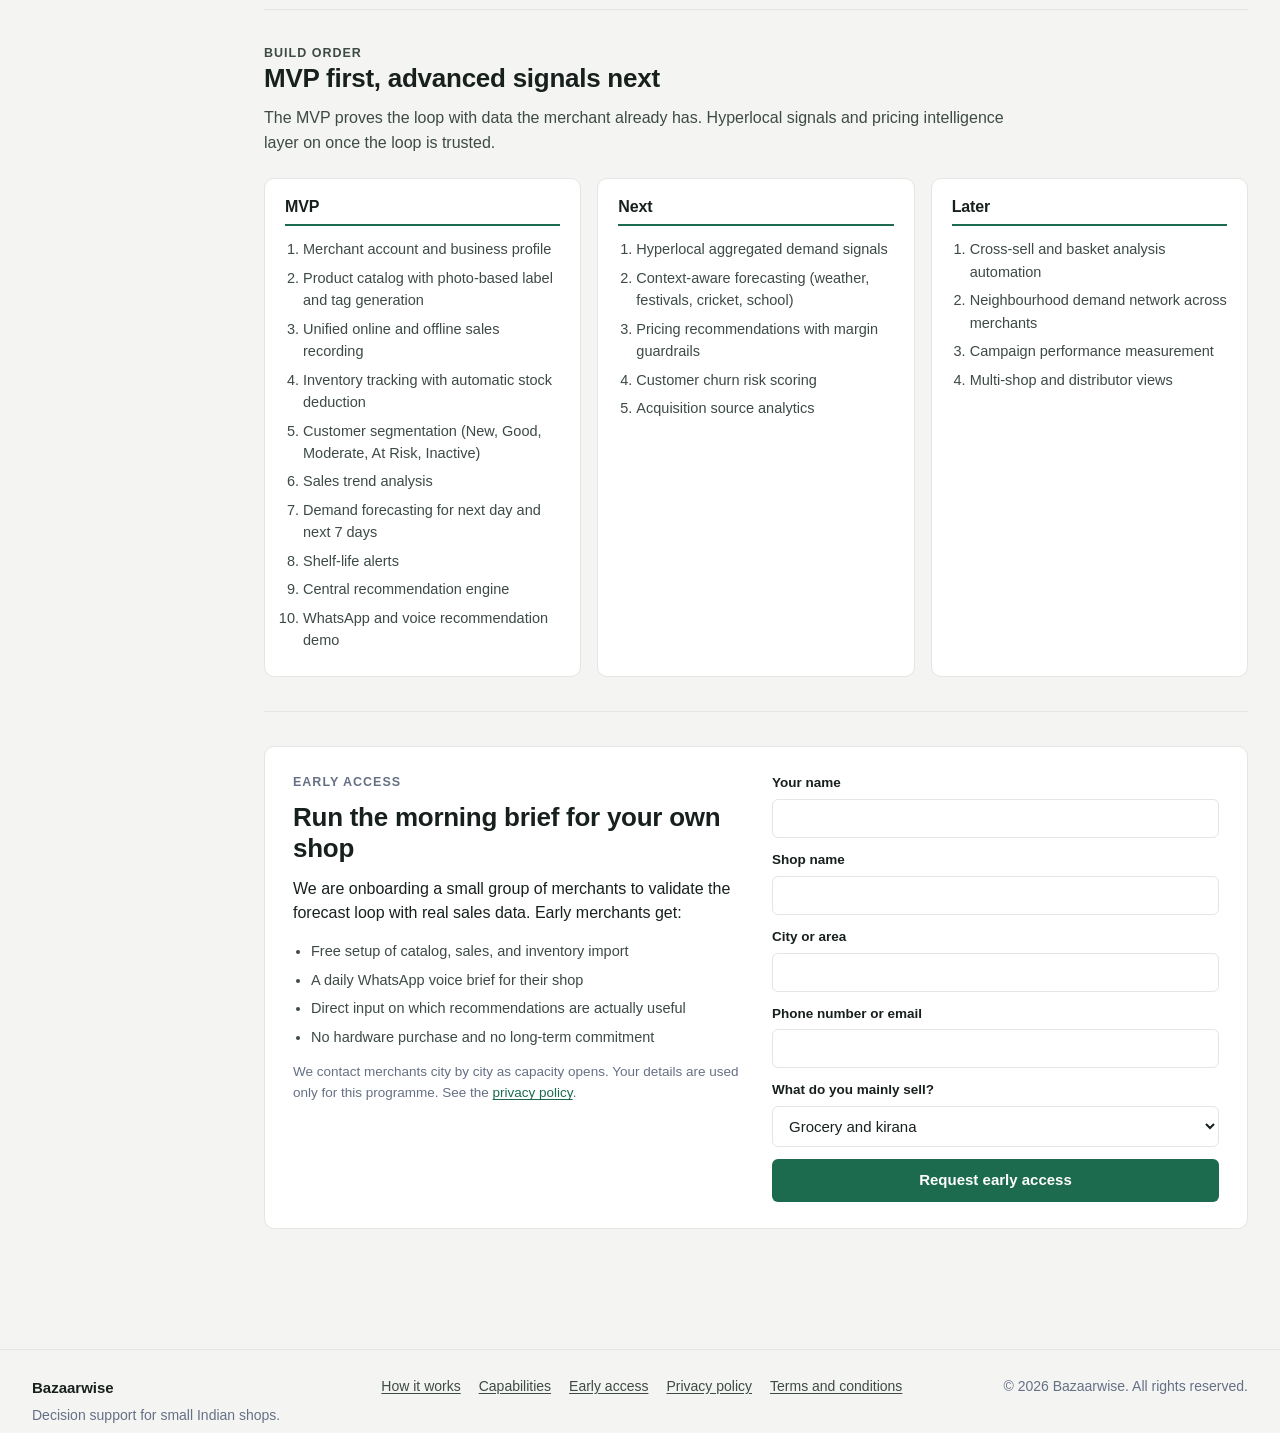
==== commit 7d21fef7: "Redesign site to dashboard style: dark sidebar, sample dashboard first screen, white panels" ====
--- a/index.html
+++ b/index.html
@@ -10,26 +10,268 @@
 </head>
 <body>
 
-  <header class="site-header">
-    <div class="container header-inner">
-      <a class="brand" href="index.html">
-        <span class="brand-mark" aria-hidden="true">
-          <svg width="14" height="14" viewBox="0 0 32 32" fill="none"><path d="M4 24 L12 14 L17 19 L28 6" stroke="#faf7f0" stroke-width="4" stroke-linecap="square"/></svg>
-        </span>
-        Bazaarwise
-      </a>
-      <button class="menu-toggle" type="button" aria-expanded="false" aria-label="Toggle navigation">Menu</button>
-      <nav class="nav" aria-label="Main">
-        <a href="#how">How it works</a>
-        <a href="#capabilities">Capabilities</a>
-        <a href="#signals">Local signals</a>
-        <a href="#measuring">What we measure</a>
-        <a href="#early-access" class="nav-cta">Request early access</a>
-      </nav>
+  <div class="app">
+  <aside class="sidebar">
+    <a class="brand" href="index.html">
+      <span class="brand-mark" aria-hidden="true">
+        <svg width="14" height="14" viewBox="0 0 32 32" fill="none"><path d="M4 24 L12 14 L17 19 L28 6" stroke="#ffffff" stroke-width="4" stroke-linecap="square"/></svg>
+      </span>
+      Bazaarwise
+    </a>
+    <div class="brand-sub">Merchant decision support</div>
+    <button class="menu-toggle" type="button" aria-expanded="false" aria-label="Toggle navigation">Menu</button>
+    <nav class="nav" aria-label="Main">
+      <a href="#today">Today</a>
+      <a href="#problem">Problem</a>
+      <a href="#how">How it works</a>
+      <a href="#capabilities">Capabilities</a>
+      <a href="#signals">Local signals</a>
+      <a href="#measuring">What we measure</a>
+      <a href="#roadmap">Roadmap</a>
+      <a href="#early-access" class="nav-cta">Request early access</a>
+    </nav>
+    <div class="side-note">
+      <strong>Daily WhatsApp summary</strong>
+      Voice note sent every morning at 8:00 am.
     </div>
-  </header>
-
-  <main>
+  </aside>
+
+  <main class="main">
+    <section class="dash" id="today" aria-label="Sample merchant dashboard">
+      <div class="dash-head">
+        <div>
+          <div class="dash-title">Today</div>
+          <p class="dash-date">Monday, 5 October 2026</p>
+        </div>
+        <div class="dash-actions">
+          <span class="badge badge-sample">Sample data</span>
+          <a class="btn btn-outline" href="#how">See how it works</a>
+          <a class="btn btn-primary" href="#early-access">Request early access</a>
+        </div>
+      </div>
+
+      <div class="stat-row">
+        <div class="stat">
+          <div class="label">Turnover, last 30 days</div>
+          <div class="value">₹5,07,806</div>
+          <div class="delta">+2.6% vs previous 30 days</div>
+        </div>
+        <div class="stat">
+          <div class="label">Estimated profit</div>
+          <div class="value">₹75,257</div>
+          <div class="delta flat">After cost price of goods sold</div>
+        </div>
+        <div class="stat">
+          <div class="label">Profit margin</div>
+          <div class="value">14.8%</div>
+          <div class="delta">+0.1 points vs previous 30 days</div>
+        </div>
+        <div class="stat">
+          <div class="label">Average basket value</div>
+          <div class="value">₹318</div>
+          <div class="delta flat">1,597 orders</div>
+        </div>
+        <div class="stat">
+          <div class="label">Online share of turnover</div>
+          <div class="value">21.5%</div>
+          <div class="delta flat">In store 78.5%</div>
+        </div>
+      </div>
+      <div class="grid-2">
+        <div class="panel">
+          <div class="chart-head">
+            <div>
+              <h3>Turnover and 7 day forecast</h3>
+              <p class="panel-sub">Weekend days average 36% more than weekdays. Next 7 days are forecast at ₹1,30,122, +4% against the last 7 days.</p>
+            </div>
+            <div class="legend">
+              <span><i class="sw-store"></i> In store</span>
+              <span><i class="sw-online"></i> Online</span>
+              <span><i class="sw-fc"></i> Forecast range</span>
+            </div>
+          </div>
+          <div class="chart">
+            <div class="gridline" style="top:6%;"><span>₹30k</span></div>
+            <div class="gridline" style="top:34%;"><span>₹20k</span></div>
+            <div class="gridline" style="top:62%;"><span>₹10k</span></div>
+            <div class="bar"><i style="height:50%;"></i><b style="height:12%;"></b></div>
+            <div class="bar"><i style="height:42%;"></i><b style="height:9%;"></b></div>
+            <div class="bar"><i style="height:46%;"></i><b style="height:10%;"></b></div>
+            <div class="bar"><i style="height:56%;"></i><b style="height:13%;"></b></div>
+            <div class="bar"><i style="height:48%;"></i><b style="height:11%;"></b></div>
+            <div class="bar"><i style="height:60%;"></i><b style="height:15%;"></b></div>
+            <div class="bar"><i style="height:44%;"></i><b style="height:10%;"></b></div>
+            <div class="bar"><i style="height:52%;"></i><b style="height:12%;"></b></div>
+            <div class="bar"><i style="height:58%;"></i><b style="height:14%;"></b></div>
+            <div class="bar"><i style="height:50%;"></i><b style="height:12%;"></b></div>
+            <div class="bar"><i style="height:64%;"></i><b style="height:16%;"></b></div>
+            <div class="bar"><i style="height:56%;"></i><b style="height:13%;"></b></div>
+            <div class="bar"><i style="height:62%;"></i><b style="height:15%;"></b></div>
+            <div class="bar"><i style="height:68%;"></i><b style="height:17%;"></b></div>
+            <div class="bar fc" style="background:#f1f6f3;"><i style="height:46%;"></i><b style="height:10%;"></b><span class="fc-label">Forecast</span></div>
+            <div class="bar fc" style="background:#f1f6f3;"><i style="height:50%;"></i><b style="height:12%;"></b></div>
+            <div class="bar fc" style="background:#f1f6f3;"><i style="height:54%;"></i><b style="height:13%;"></b></div>
+            <div class="bar fc" style="background:#f1f6f3;"><i style="height:58%;"></i><b style="height:14%;"></b></div>
+            <div class="bar fc" style="background:#f1f6f3;"><i style="height:70%;"></i><b style="height:17%;"></b></div>
+            <div class="bar fc" style="background:#f1f6f3;"><i style="height:76%;"></i><b style="height:18%;"></b></div>
+            <div class="bar fc" style="background:#f1f6f3;"><i style="height:56%;"></i><b style="height:13%;"></b></div>
+          </div>
+          <div class="axis">
+            <span>6 Sep</span><span>13 Sep</span><span>20 Sep</span><span>27 Sep</span><span>4 Oct</span><span>12</span>
+          </div>
+          <div class="chip-row">
+            <span class="chip-label">Signals used in this forecast:</span>
+            <span class="chip">Rain expected on 6 Oct</span>
+            <span class="chip">Weekend on 10 and 11 Oct</span>
+            <span class="chip">Navratri begins 11 Oct</span>
+            <span class="chip">Day of week pattern</span>
+          </div>
+        </div>
+        <div class="panel">
+          <h3>What to do today</h3>
+          <p class="panel-sub">Ranked by expected effect on sales and stock. Each action shows its reason.</p>
+          <div class="action">
+            <div class="action-main">
+              <div class="action-top"><span class="badge badge-high">High</span><span class="action-title">Order about 30 more packs of tea leaves</span></div>
+              <p class="action-why">Rain is expected tomorrow. Forecast is 46 packs and stock is 20.</p>
+            </div>
+            <a class="btn btn-outline" href="#early-access">Create order</a>
+          </div>
+          <div class="action">
+            <div class="action-main">
+              <div class="action-top"><span class="badge badge-high">High</span><span class="action-title">Stock fasting items before Navratri</span></div>
+              <p class="action-why">Navratri begins on 11 Oct. Kuttu atta is out and sabudana has 4 units left.</p>
+            </div>
+            <a class="btn btn-outline" href="#early-access">Create order</a>
+          </div>
+          <div class="action">
+            <div class="action-main">
+              <div class="action-top"><span class="badge badge-high">High</span><span class="action-title">Sell 12 bread loaves today</span></div>
+              <p class="action-why">They expire tomorrow. A 10% offer or a bread and milk combo keeps margin above your 8% floor.</p>
+            </div>
+            <a class="btn btn-outline" href="#early-access">Plan offer</a>
+          </div>
+          <div class="action">
+            <div class="action-main">
+              <div class="action-top"><span class="badge badge-med">Medium</span><span class="action-title">Remind 10 regular customers</span></div>
+              <p class="action-why">They have passed their usual purchase interval. A WhatsApp reminder with their usual items works best.</p>
+            </div>
+            <a class="btn btn-outline" href="#early-access">Send reminder</a>
+          </div>
+          <div class="action">
+            <div class="action-main">
+              <div class="action-top"><span class="badge badge-med">Medium</span><span class="action-title">Place tea and biscuits together</span></div>
+              <p class="action-why">They are often bought in the same basket. Combo pricing can lift basket value.</p>
+            </div>
+            <a class="btn btn-outline" href="#early-access">View combo</a>
+          </div>
+        </div>
+
+      </div>
+      <div class="grid-3">
+        <div class="panel">
+          <h3>Stock status</h3>
+          <p class="panel-sub">172 active products. 7 are out of stock and 17 are running low.</p>
+          <div class="meter">
+            <span class="m-ok" style="width:86%;"></span>
+            <span class="m-low" style="width:10%;"></span>
+            <span class="m-out" style="width:4%;"></span>
+          </div>
+          <div class="count-row">
+            <div>
+              <div class="c-value">148</div>
+              <div class="c-label"><i style="background:#1c6b4f;"></i> In stock</div>
+            </div>
+            <div>
+              <div class="c-value">17</div>
+              <div class="c-label"><i style="background:#e0a53c;"></i> Low stock</div>
+            </div>
+            <div>
+              <div class="c-value">7</div>
+              <div class="c-label"><i style="background:#b42318;"></i> Out of stock</div>
+            </div>
+          </div>
+          <table class="data">
+            <thead>
+              <tr><th>Product</th><th class="num">In stock</th><th class="num">Demand</th><th>Status</th></tr>
+            </thead>
+            <tbody>
+              <tr><td>Kuttu atta 500 g</td><td class="num">0</td><td class="num">18 a day</td><td><span class="badge badge-out">Out of stock</span></td></tr>
+              <tr><td>Sabudana 500 g</td><td class="num">4</td><td class="num">14 a day</td><td><span class="badge badge-warn">Low stock</span></td></tr>
+              <tr><td>Tea leaves 250 g</td><td class="num">20</td><td class="num">46 tomorrow</td><td><span class="badge badge-warn">Low stock</span></td></tr>
+              <tr><td>Folding umbrella</td><td class="num">3</td><td class="num">9 tomorrow</td><td><span class="badge badge-warn">Low stock</span></td></tr>
+              <tr><td>Bread loaf</td><td class="num">25</td><td class="num">13 tomorrow</td><td><span class="badge badge-warn">Expires tomorrow</span></td></tr>
+            </tbody>
+          </table>
+        </div>
+        <div class="panel">
+          <h3>Category trends</h3>
+          <p class="panel-sub">Beverages is up 14% and snacks and biscuits up 7.5%. Personal care is down 4%. Add beverage stock before the weekend.</p>
+          <table class="data">
+            <thead>
+              <tr><th>Category</th><th class="num">Turnover</th><th class="num">Margin</th><th class="num">Change</th><th class="num">8 weeks</th></tr>
+            </thead>
+            <tbody>
+              <tr>
+                <td>Beverages</td><td class="num">₹71,093</td><td class="num">18.0%</td><td class="num up">+14.0%</td>
+                <td class="num"><svg class="spark" width="64" height="20" viewBox="0 0 64 20" fill="none" aria-hidden="true"><polyline points="0,15 9,13 18,14 27,10 36,11 45,7 54,8 63,4" stroke="#1c6b4f" stroke-width="1.6"/></svg></td>
+              </tr>
+              <tr>
+                <td>Snacks and biscuits</td><td class="num">₹76,171</td><td class="num">21.0%</td><td class="num up">+7.5%</td>
+                <td class="num"><svg class="spark" width="64" height="20" viewBox="0 0 64 20" fill="none" aria-hidden="true"><polyline points="0,14 9,15 18,11 27,12 36,9 45,8 54,6 63,4" stroke="#1c6b4f" stroke-width="1.6"/></svg></td>
+              </tr>
+              <tr>
+                <td>Staples</td><td class="num">₹1,72,654</td><td class="num">9.5%</td><td class="num up">+2.0%</td>
+                <td class="num"><svg class="spark" width="64" height="20" viewBox="0 0 64 20" fill="none" aria-hidden="true"><polyline points="0,13 9,14 18,12 27,13 36,11 45,10 54,11 63,9" stroke="#1c6b4f" stroke-width="1.6"/></svg></td>
+              </tr>
+              <tr>
+                <td>Household</td><td class="num">₹50,781</td><td class="num">16.5%</td><td class="num up">+1.0%</td>
+                <td class="num"><svg class="spark" width="64" height="20" viewBox="0 0 64 20" fill="none" aria-hidden="true"><polyline points="0,12 9,11 18,13 27,10 36,12 45,9 54,11 63,10" stroke="#1c6b4f" stroke-width="1.6"/></svg></td>
+              </tr>
+              <tr>
+                <td>Dairy and bakery</td><td class="num">₹86,327</td><td class="num">11.0%</td><td class="num down">-3.2%</td>
+                <td class="num"><svg class="spark" width="64" height="20" viewBox="0 0 64 20" fill="none" aria-hidden="true"><polyline points="0,5 9,7 18,6 27,9 36,10 45,12 54,14 63,15" stroke="#b42318" stroke-width="1.6"/></svg></td>
+              </tr>
+              <tr>
+                <td>Personal care</td><td class="num">₹50,781</td><td class="num">24.0%</td><td class="num down">-4.0%</td>
+                <td class="num"><svg class="spark" width="64" height="20" viewBox="0 0 64 20" fill="none" aria-hidden="true"><polyline points="0,4 9,6 18,8 27,7 36,11 45,13 54,14 63,17" stroke="#b42318" stroke-width="1.6"/></svg></td>
+              </tr>
+            </tbody>
+          </table>
+          <p class="panel-sub" style="margin:12px 0 0;">Change compares the last 30 days with the 30 days before.</p>
+        </div>
+        <div class="panel">
+          <h3>Customers</h3>
+          <p class="panel-sub">520 customers. 37 are at risk of not returning, and 10 of them used to buy every week.</p>
+          <div class="seg-bar" aria-hidden="true">
+            <span style="width:41%;background:#1c6b4f;"></span>
+            <span style="width:28%;background:#7cc3ad;"></span>
+            <span style="width:12%;background:#93a7b8;"></span>
+            <span style="width:7%;background:#e0a53c;"></span>
+            <span style="width:12%;background:#cfd6d1;"></span>
+          </div>
+          <ul class="seg-list">
+            <li><span class="seg-name"><span class="seg-dot" style="background:#1c6b4f;"></span> Good</span><span class="seg-count">212</span></li>
+            <li><span class="seg-name"><span class="seg-dot" style="background:#7cc3ad;"></span> Moderate</span><span class="seg-count">148</span></li>
+            <li><span class="seg-name"><span class="seg-dot" style="background:#93a7b8;"></span> New</span><span class="seg-count">64</span></li>
+            <li><span class="seg-name"><span class="seg-dot" style="background:#e0a53c;"></span> At risk</span><span class="seg-count">37</span></li>
+            <li><span class="seg-name"><span class="seg-dot" style="background:#cfd6d1;"></span> Inactive</span><span class="seg-count">59</span></li>
+          </ul>
+          <div class="acq-title">Where customers come from</div>
+          <div class="acq-row"><span>Walk-in</span><span class="acq-track"><span class="acq-fill" style="width:58%;"></span></span><span>58%</span></div>
+          <div class="acq-row"><span>Referral</span><span class="acq-track"><span class="acq-fill" style="width:17%;"></span></span><span>17%</span></div>
+          <div class="acq-row"><span>WhatsApp</span><span class="acq-track"><span class="acq-fill" style="width:14%;"></span></span><span>14%</span></div>
+          <div class="acq-row"><span>Online listing</span><span class="acq-track"><span class="acq-fill" style="width:11%;"></span></span><span>11%</span></div>
+        </div>
+      </div>
+
+      <p class="sample-note">All figures, products and signals on this screen are sample data for demonstration. Forecast ranges show the expected low and high for each day.</p>
+    </section>
+
+
+
+
+
     <section class="hero">
       <div class="container hero-grid">
         <div>
@@ -446,6 +688,7 @@
       <div>&copy; 2026 Bazaarwise. All rights reserved.</div>
     </div>
   </footer>
+  </div>
 
   <script src="script.js"></script>
 </body>
--- a/styles.css
+++ b/styles.css
@@ -1,20 +1,26 @@
-/* Bazaarwise marketing site
-   Editorial, restrained design. No gradients, no pill buttons, no animation theatre. */
+/* Bazaarwise dashboard-style site
+   Dark sidebar, white panels, green accents, sans-serif, flat cards. */
 
 :root {
-  --ink: #16150f;
-  --ink-soft: #3f3d34;
-  --muted: #6d6a5e;
-  --paper: #faf7f0;
-  --paper-deep: #f1ecdf;
-  --line: #ddd6c4;
-  --accent: #1d5c40;
-  --accent-ink: #ffffff;
-  --alert: #8a4b12;
-  --alert-bg: #f7ecd9;
-  --ok-bg: #e5efe7;
-  --radius: 3px;
-  --max: 1080px;
+  --ink: #17201d;
+  --ink-soft: #3d4a45;
+  --muted: #667085;
+  --bg: #f4f5f3;
+  --panel: #ffffff;
+  --line: #e3e6e2;
+  --side: #10231c;
+  --side-ink: #c9d4ce;
+  --green: #1c6b4f;
+  --green-dark: #155540;
+  --teal: #7cc3ad;
+  --teal-dark: #2f8f74;
+  --red: #b42318;
+  --red-bg: #fdecec;
+  --amber: #8a5a06;
+  --amber-bg: #fdf1dd;
+  --green-bg: #e7f3ee;
+  --radius: 10px;
+  --radius-sm: 6px;
 }
 
 * { box-sizing: border-box; }
@@ -23,71 +29,48 @@
 
 body {
   margin: 0;
-  background: var(--paper);
+  background: var(--bg);
   color: var(--ink);
   font-family: -apple-system, BlinkMacSystemFont, "Segoe UI", Roboto, Helvetica, Arial, sans-serif;
-  font-size: 17px;
-  line-height: 1.6;
-}
-
-img, svg { max-width: 100%; }
-
-a { color: var(--accent); text-decoration: underline; text-underline-offset: 2px; }
+  font-size: 16px;
+  line-height: 1.55;
+}
+
+a { color: var(--green); text-decoration: underline; text-underline-offset: 2px; }
 a:hover { color: var(--ink); }
 
 h1, h2, h3 {
-  font-family: Georgia, "Times New Roman", serif;
+  font-family: inherit;
   font-weight: 700;
-  line-height: 1.18;
-  margin: 0 0 14px;
+  line-height: 1.2;
+  margin: 0 0 12px;
   letter-spacing: -0.01em;
-}
-
-h1 { font-size: 44px; }
-h2 { font-size: 32px; }
-h3 { font-size: 20px; }
-
-p { margin: 0 0 16px; }
-
-.container {
-  max-width: var(--max);
-  margin: 0 auto;
-  padding: 0 24px;
-}
-
-.eyebrow {
-  font-size: 13px;
-  font-weight: 700;
-  text-transform: uppercase;
-  letter-spacing: 0.09em;
-  color: var(--muted);
-  margin: 0 0 12px;
-}
-
-.section {
-  padding: 72px 0;
-  border-top: 1px solid var(--line);
-}
-
-.section-head { max-width: 720px; margin-bottom: 36px; }
-.section-head p { color: var(--ink-soft); margin-bottom: 0; }
-
-/* Header */
-
-.site-header {
-  border-bottom: 1px solid var(--line);
-  background: var(--paper);
-  position: sticky;
+  color: var(--ink);
+}
+
+h1 { font-size: 34px; }
+h2 { font-size: 26px; }
+h3 { font-size: 18px; }
+
+p { margin: 0 0 14px; }
+
+/* App shell with fixed sidebar */
+
+.app { min-height: 100vh; }
+
+.sidebar {
+  position: fixed;
   top: 0;
-  z-index: 20;
-}
-
-.header-inner {
-  display: flex;
-  align-items: center;
-  justify-content: space-between;
-  gap: 20px;
-  min-height: 64px;
+  left: 0;
+  bottom: 0;
+  width: 232px;
+  background: var(--side);
+  color: var(--side-ink);
+  padding: 22px 16px;
+  display: flex;
+  flex-direction: column;
+  gap: 18px;
+  z-index: 30;
 }
 
 .brand {
@@ -95,166 +78,384 @@
   align-items: center;
   gap: 10px;
   text-decoration: none;
-  color: var(--ink);
-  font-family: Georgia, serif;
-  font-size: 21px;
+  color: #ffffff;
+  font-size: 18px;
   font-weight: 700;
 }
 
 .brand-mark {
   width: 26px;
   height: 26px;
-  background: var(--accent);
-  border-radius: var(--radius);
+  background: var(--teal-dark);
+  border-radius: var(--radius-sm);
   display: inline-flex;
   align-items: center;
   justify-content: center;
-}
-
-.brand-mark svg { display: block; }
-
-.nav { display: flex; align-items: center; gap: 26px; }
-
-.nav a {
-  color: var(--ink-soft);
-  text-decoration: none;
-  font-size: 15px;
-  font-weight: 600;
-}
-
-.nav a:hover { color: var(--accent); text-decoration: underline; }
-
-.nav-cta {
-  background: var(--ink);
-  color: #fff !important;
-  padding: 9px 16px;
-  border-radius: var(--radius);
-  text-decoration: none !important;
-}
-
-.nav-cta:hover { background: var(--accent); color: #fff !important; }
+  flex: none;
+}
+
+.brand-sub {
+  font-size: 12px;
+  color: #8fa39a;
+  margin: -8px 0 0 36px;
+}
 
 .menu-toggle {
   display: none;
   background: none;
-  border: 1px solid var(--line);
-  border-radius: var(--radius);
+  border: 1px solid rgba(255, 255, 255, 0.25);
+  border-radius: var(--radius-sm);
   padding: 7px 12px;
   font-size: 14px;
   font-weight: 600;
-  color: var(--ink);
+  color: #ffffff;
   cursor: pointer;
 }
 
-/* Buttons and forms */
+.nav {
+  display: flex;
+  flex-direction: column;
+  gap: 2px;
+}
+
+.nav a {
+  display: block;
+  padding: 9px 12px;
+  border-radius: var(--radius-sm);
+  color: var(--side-ink);
+  text-decoration: none;
+  font-size: 14.5px;
+  font-weight: 600;
+}
+
+.nav a:hover { background: rgba(255, 255, 255, 0.08); color: #ffffff; }
+
+.nav a.nav-cta {
+  background: var(--green);
+  color: #ffffff !important;
+  text-align: center;
+  margin-top: 8px;
+}
+
+.nav a.nav-cta:hover { background: var(--teal-dark); }
+
+.side-note {
+  margin-top: auto;
+  background: rgba(255, 255, 255, 0.07);
+  border: 1px solid rgba(255, 255, 255, 0.14);
+  border-radius: 8px;
+  padding: 12px 14px;
+  font-size: 13px;
+  color: var(--side-ink);
+}
+
+.side-note strong { display: block; color: #ffffff; font-size: 13.5px; margin-bottom: 3px; }
+
+.main {
+  margin-left: 232px;
+  padding: 26px 32px 56px;
+  max-width: 1280px;
+}
+
+/* Buttons, badges */
 
 .btn {
   display: inline-block;
-  padding: 13px 22px;
-  border-radius: var(--radius);
-  font-size: 16px;
-  font-weight: 700;
+  padding: 10px 18px;
+  border-radius: var(--radius-sm);
+  font-size: 15px;
+  font-weight: 600;
   text-decoration: none !important;
   border: 1px solid transparent;
   cursor: pointer;
   font-family: inherit;
-  line-height: 1.3;
-}
-
-.btn-primary { background: var(--accent); color: #fff !important; }
-.btn-primary:hover { background: #164a34; color: #fff !important; }
-
-.btn-secondary {
-  background: transparent;
+  line-height: 1.35;
+  background: var(--panel);
   color: var(--ink) !important;
-  border-color: var(--ink);
-}
-.btn-secondary:hover { background: var(--ink); color: #fff !important; }
-
-.form-grid { display: grid; gap: 14px; max-width: 480px; }
-
-label {
-  display: block;
+}
+
+.btn-primary { background: var(--green); color: #fff !important; }
+.btn-primary:hover { background: var(--green-dark); color: #fff !important; }
+
+.btn-outline { background: var(--panel); border-color: var(--line); color: var(--ink) !important; }
+.btn-outline:hover { border-color: var(--ink); color: var(--ink) !important; }
+
+.badge {
+  display: inline-block;
+  font-size: 12px;
+  font-weight: 600;
+  padding: 3px 10px;
+  border-radius: 999px;
+  white-space: nowrap;
+  line-height: 1.5;
+}
+
+.badge-high { background: var(--red-bg); color: var(--red); }
+.badge-med { background: var(--amber-bg); color: var(--amber); }
+.badge-out { background: var(--red-bg); color: var(--red); }
+.badge-warn { background: var(--amber-bg); color: var(--amber); }
+.badge-ok { background: var(--green-bg); color: var(--green); }
+.badge-sample { background: var(--amber-bg); color: var(--amber); }
+
+/* Dashboard head and stat row */
+
+.dash-head {
+  display: flex;
+  justify-content: space-between;
+  align-items: flex-start;
+  gap: 16px;
+  flex-wrap: wrap;
+  margin-bottom: 18px;
+}
+
+.dash-title { font-size: 30px; margin: 0 0 2px; }
+.dash-date { color: var(--muted); font-size: 14.5px; margin: 0; }
+
+.dash-actions { display: flex; align-items: center; gap: 10px; flex-wrap: wrap; }
+
+.stat-row {
+  display: grid;
+  grid-template-columns: repeat(5, 1fr);
+  background: var(--panel);
+  border: 1px solid var(--line);
+  border-radius: var(--radius);
+  overflow: hidden;
+  margin-bottom: 18px;
+}
+
+.stat { padding: 16px 18px; border-right: 1px solid var(--line); }
+.stat:last-child { border-right: 0; }
+.stat .label { font-size: 13px; color: var(--muted); margin-bottom: 6px; }
+.stat .value { font-size: 26px; font-weight: 700; letter-spacing: -0.02em; margin-bottom: 4px; }
+.stat .delta { font-size: 13px; color: var(--green); font-weight: 600; }
+.stat .delta.flat { color: var(--muted); font-weight: 400; }
+.stat .delta.down { color: var(--red); }
+
+/* Panels and grids */
+
+.grid-2 {
+  display: grid;
+  grid-template-columns: 1.4fr 1fr;
+  gap: 18px;
+  margin-bottom: 18px;
+}
+
+.grid-3 {
+  display: grid;
+  grid-template-columns: repeat(3, 1fr);
+  gap: 18px;
+  margin-bottom: 18px;
+}
+
+.panel {
+  background: var(--panel);
+  border: 1px solid var(--line);
+  border-radius: var(--radius);
+  padding: 20px 22px;
+}
+
+.panel h3 { font-size: 17px; margin-bottom: 4px; }
+
+.panel-sub { font-size: 14px; color: var(--muted); margin-bottom: 14px; }
+
+.sample-note { font-size: 13.5px; color: var(--muted); margin: 0; }
+
+/* Chart */
+
+.chart-head {
+  display: flex;
+  justify-content: space-between;
+  align-items: flex-start;
+  gap: 14px;
+  flex-wrap: wrap;
+  margin-bottom: 8px;
+}
+
+.legend { display: flex; gap: 14px; font-size: 13px; color: var(--muted); flex-wrap: wrap; }
+.legend span { display: inline-flex; align-items: center; gap: 6px; }
+.legend i { width: 11px; height: 11px; border-radius: 2px; display: inline-block; }
+.legend .sw-store { background: var(--green); }
+.legend .sw-online { background: var(--teal); }
+.legend .sw-fc { background: var(--green-bg); border: 1px dashed var(--teal-dark); }
+
+.chart {
+  position: relative;
+  height: 260px;
+  border-left: 1px solid var(--line);
+  border-bottom: 1px solid var(--line);
+  padding: 8px 4px 0;
+  display: flex;
+  align-items: flex-end;
+  gap: 6px;
+}
+
+.chart .gridline {
+  position: absolute;
+  left: 0;
+  right: 0;
+  border-top: 1px dashed var(--line);
+  font-size: 11px;
+  color: var(--muted);
+}
+
+.chart .gridline span { position: absolute; top: -8px; left: 6px; background: var(--panel); padding: 0 4px; }
+
+.bar {
+  flex: 1;
+  height: 100%;
+  display: flex;
+  flex-direction: column-reverse;
+  min-width: 0;
+  position: relative;
+  z-index: 1;
+}
+
+.bar i { display: block; background: var(--green); border-radius: 2px 2px 0 0; }
+.bar b { display: block; background: var(--teal); }
+.bar.fc i { background: var(--green-bg); border: 1px dashed var(--teal-dark); border-bottom: 0; }
+.bar.fc b { background: transparent; border: 1px dashed var(--teal-dark); border-bottom: 0; }
+
+.fc-label {
+  position: absolute;
+  top: -4px;
+  right: 4px;
+  font-size: 12px;
+  font-weight: 700;
+  color: var(--green);
+  z-index: 2;
+}
+
+.axis {
+  display: flex;
+  justify-content: space-between;
+  font-size: 12px;
+  color: var(--muted);
+  padding-top: 6px;
+}
+
+.chip-row { display: flex; gap: 8px; flex-wrap: wrap; margin-top: 14px; align-items: center; }
+.chip-row .chip-label { font-size: 13px; color: var(--muted); }
+
+.chip {
+  font-size: 12.5px;
+  background: var(--bg);
+  border: 1px solid var(--line);
+  border-radius: var(--radius-sm);
+  padding: 3px 9px;
+  color: var(--ink-soft);
+}
+
+/* What to do today */
+
+.action {
+  display: flex;
+  gap: 14px;
+  align-items: flex-start;
+  justify-content: space-between;
+  padding: 14px 0;
+  border-bottom: 1px solid var(--line);
+}
+
+.action:last-child { border-bottom: 0; padding-bottom: 0; }
+.action-main { min-width: 0; }
+.action-top { display: flex; gap: 8px; align-items: center; margin-bottom: 4px; }
+.action-title { font-size: 15px; font-weight: 700; }
+.action-why { font-size: 13.5px; color: var(--muted); margin: 0; }
+.action .btn { flex: none; padding: 7px 13px; font-size: 13.5px; }
+
+/* Tables and meters */
+
+.meter {
+  display: flex;
+  height: 12px;
+  border-radius: 3px;
+  overflow: hidden;
+  margin-bottom: 12px;
+}
+.meter .m-ok { background: var(--green); }
+.meter .m-low { background: #e0a53c; }
+.meter .m-out { background: var(--red); }
+
+.count-row { display: flex; gap: 26px; margin-bottom: 14px; }
+.count-row .c-value { font-size: 24px; font-weight: 700; }
+.count-row .c-label { font-size: 13px; color: var(--muted); display: flex; align-items: center; gap: 6px; }
+.count-row .c-label i { width: 9px; height: 9px; border-radius: 2px; display: inline-block; }
+
+table.data {
+  width: 100%;
+  border-collapse: collapse;
   font-size: 14px;
+}
+
+table.data th {
+  text-align: left;
+  font-size: 12.5px;
+  color: var(--muted);
+  font-weight: 600;
+  padding: 7px 6px;
+  border-bottom: 1px solid var(--line);
+}
+
+table.data td { padding: 9px 6px; border-bottom: 1px solid var(--line); }
+table.data tr:last-child td { border-bottom: 0; }
+table.data .num { text-align: right; }
+table.data .up { color: var(--green); font-weight: 600; }
+table.data .down { color: var(--red); font-weight: 600; }
+
+.spark { vertical-align: middle; }
+
+/* Customers panel */
+
+.seg-bar { display: flex; height: 12px; border-radius: 3px; overflow: hidden; margin-bottom: 14px; }
+.seg-bar span { display: block; height: 100%; }
+
+.seg-list { list-style: none; margin: 0 0 16px; padding: 0; font-size: 14px; }
+.seg-list li { display: flex; justify-content: space-between; align-items: center; padding: 5px 0; }
+.seg-list .seg-name { display: inline-flex; align-items: center; gap: 8px; }
+.seg-list .seg-dot { width: 9px; height: 9px; border-radius: 2px; display: inline-block; }
+.seg-list .seg-count { font-weight: 700; }
+
+.acq-title { font-size: 13.5px; font-weight: 700; margin-bottom: 8px; }
+.acq-row { display: grid; grid-template-columns: 88px 1fr 40px; gap: 10px; align-items: center; font-size: 13.5px; padding: 4px 0; }
+.acq-track { height: 8px; background: var(--bg); border-radius: 3px; overflow: hidden; }
+.acq-fill { display: block; height: 100%; background: var(--green); }
+
+/* Hero and morning brief */
+
+.hero { margin-bottom: 26px; }
+
+.hero .eyebrow {
+  font-size: 13px;
   font-weight: 700;
-  margin-bottom: 5px;
-}
-
-input, select {
-  width: 100%;
-  padding: 11px 12px;
-  border: 1px solid var(--line);
-  border-radius: var(--radius);
-  background: #fff;
-  font-size: 16px;
-  font-family: inherit;
-  color: var(--ink);
-}
-
-input:focus, select:focus {
-  outline: 2px solid var(--accent);
-  outline-offset: 1px;
-  border-color: var(--accent);
-}
-
-.form-note { font-size: 14px; color: var(--muted); margin-top: 10px; }
-
-.form-status, .form-error {
-  display: none;
-  margin-top: 14px;
-  padding: 12px 14px;
-  border-radius: var(--radius);
-  font-size: 15px;
-}
-
-.form-status {
-  background: var(--ok-bg);
-  border: 1px solid #bcd4c3;
-}
-
-.form-error {
-  background: var(--alert-bg);
-  border: 1px solid #e3c9a1;
-  color: var(--alert);
-}
-
-
-/* Hero */
-
-.hero { padding: 72px 0 80px; }
+  text-transform: uppercase;
+  letter-spacing: 0.08em;
+  color: var(--muted);
+  margin: 0 0 10px;
+}
+
+.hero h1 { font-size: 38px; margin-bottom: 14px; max-width: 20em; }
+
+.hero-sub { font-size: 18px; color: var(--ink-soft); margin-bottom: 22px; max-width: 46em; }
+
+.hero-actions { display: flex; gap: 12px; flex-wrap: wrap; margin-bottom: 14px; }
+.hero-fine { font-size: 14px; color: var(--muted); margin: 0; }
 
 .hero-grid {
   display: grid;
-  grid-template-columns: 1.05fr 0.95fr;
-  gap: 56px;
+  grid-template-columns: 1.1fr 0.9fr;
+  gap: 24px;
   align-items: start;
 }
 
-.hero h1 { font-size: 46px; margin-bottom: 18px; }
-
-.hero-sub {
-  font-size: 19px;
-  color: var(--ink-soft);
-  margin-bottom: 26px;
-  max-width: 34em;
-}
-
-.hero-actions { display: flex; gap: 14px; flex-wrap: wrap; margin-bottom: 18px; }
-
-.hero-fine { font-size: 14px; color: var(--muted); margin: 0; }
-
-/* Morning brief card (hand-built product sample, clearly labelled) */
-
 .brief {
-  background: #fff;
-  border: 1px solid var(--line);
-  border-radius: var(--radius);
-  box-shadow: 4px 4px 0 var(--paper-deep);
+  background: var(--panel);
+  border: 1px solid var(--line);
+  border-radius: var(--radius);
   overflow: hidden;
 }
 
 .brief-head {
-  padding: 14px 18px;
+  padding: 13px 18px;
   border-bottom: 1px solid var(--line);
   display: flex;
   justify-content: space-between;
@@ -267,303 +468,309 @@
 
 .brief-label {
   padding: 8px 18px;
-  background: var(--paper-deep);
+  background: var(--bg);
   font-size: 12px;
   font-weight: 700;
   text-transform: uppercase;
-  letter-spacing: 0.07em;
+  letter-spacing: 0.06em;
   color: var(--muted);
   border-bottom: 1px solid var(--line);
 }
 
-.brief-body { padding: 8px 18px 16px; }
+.brief-body { padding: 6px 18px 14px; }
 
 .brief-item {
-  padding: 13px 0;
+  padding: 12px 0;
   border-bottom: 1px solid var(--line);
-  font-size: 15.5px;
+  font-size: 15px;
   line-height: 1.5;
 }
 
 .brief-item:last-child { border-bottom: 0; }
-
-.brief-item strong { display: block; font-size: 14px; margin-bottom: 2px; }
+.brief-item strong { display: block; font-size: 14.5px; margin-bottom: 2px; }
 
 .brief-tag {
   display: inline-block;
-  font-size: 12px;
+  font-size: 11.5px;
   font-weight: 700;
-  padding: 2px 7px;
-  border-radius: 2px;
+  padding: 2px 8px;
+  border-radius: 999px;
   margin-right: 7px;
   vertical-align: 1px;
 }
 
-.tag-stock { background: var(--ok-bg); color: var(--accent); }
-.tag-expiry { background: var(--alert-bg); color: var(--alert); }
-.tag-customer { background: var(--paper-deep); color: var(--ink-soft); }
-
-.brief-why {
-  display: block;
+.tag-stock { background: var(--green-bg); color: var(--green); }
+.tag-expiry { background: var(--red-bg); color: var(--red); }
+.tag-customer { background: var(--amber-bg); color: var(--amber); }
+
+.brief-why { display: block; font-size: 13.5px; color: var(--muted); margin-top: 3px; }
+
+/* Generic sections */
+
+.section {
+  padding: 34px 0;
+  border-top: 1px solid var(--line);
+}
+
+.section-head { max-width: 760px; margin-bottom: 22px; }
+.section-head p { color: var(--ink-soft); margin-bottom: 0; }
+
+.eyebrow {
+  font-size: 12.5px;
+  font-weight: 700;
+  text-transform: uppercase;
+  letter-spacing: 0.08em;
+  color: var(--muted);
+  margin: 0 0 10px;
+}
+
+/* Problem, chain, features */
+
+.problem-grid { display: grid; grid-template-columns: repeat(3, 1fr); gap: 16px; }
+
+.card {
+  background: var(--panel);
+  border: 1px solid var(--line);
+  border-radius: var(--radius);
+  padding: 18px 20px;
+}
+
+.card h3 { font-size: 16.5px; margin-bottom: 6px; }
+.card p { font-size: 14.5px; color: var(--ink-soft); margin: 0; }
+
+.chain { display: grid; grid-template-columns: repeat(6, 1fr); gap: 10px; }
+
+.chain-step {
+  border: 1px solid var(--line);
+  background: var(--panel);
+  border-radius: var(--radius);
+  padding: 14px;
+}
+
+.chain-step .num { font-size: 11.5px; font-weight: 700; color: var(--green); letter-spacing: 0.05em; }
+.chain-step h3 { font-size: 15.5px; margin: 6px 0 5px; }
+.chain-step p { font-size: 13.5px; color: var(--muted); margin: 0; }
+
+.feature-grid { display: grid; grid-template-columns: repeat(2, 1fr); gap: 16px; }
+
+.feature {
+  border: 1px solid var(--line);
+  background: var(--panel);
+  border-radius: var(--radius);
+  padding: 20px 22px;
+}
+
+.feature h3 { font-size: 17px; margin-bottom: 6px; }
+.feature p { font-size: 14.5px; color: var(--ink-soft); margin: 0 0 10px; }
+
+.feature .why {
   font-size: 13.5px;
   color: var(--muted);
-  margin-top: 3px;
-}
-
-/* Problem and feature cards */
-
-.problem-grid {
-  display: grid;
-  grid-template-columns: repeat(3, 1fr);
-  gap: 20px;
-}
-
-.card {
-  background: #fff;
-  border: 1px solid var(--line);
-  border-radius: var(--radius);
-  padding: 22px;
-}
-
-.card h3 { font-size: 18px; margin-bottom: 8px; }
-.card p { font-size: 15.5px; color: var(--ink-soft); margin: 0; }
-
-/* Chain (data to value) */
-
-.chain {
-  display: grid;
-  grid-template-columns: repeat(6, 1fr);
-  gap: 10px;
-}
-
-.chain-step {
-  border: 1px solid var(--line);
-  background: #fff;
-  border-radius: var(--radius);
-  padding: 16px 14px;
-}
-
-.chain-step .num {
-  font-size: 12px;
-  font-weight: 700;
-  color: var(--accent);
-  letter-spacing: 0.06em;
-}
-
-.chain-step h3 { font-size: 16px; margin: 6px 0 6px; }
-
-.chain-step p { font-size: 14px; color: var(--muted); margin: 0; }
-
-.feature-grid {
-  display: grid;
-  grid-template-columns: repeat(2, 1fr);
-  gap: 20px;
-}
-
-.feature {
-  border: 1px solid var(--line);
-  background: #fff;
-  border-radius: var(--radius);
-  padding: 24px;
-}
-
-.feature h3 { font-size: 19px; margin-bottom: 8px; }
-.feature p { font-size: 15.5px; color: var(--ink-soft); margin: 0 0 10px; }
-
-.feature .why {
-  font-size: 14.5px;
-  color: var(--muted);
-  border-left: 3px solid var(--accent);
+  border-left: 3px solid var(--green);
   padding-left: 12px;
   margin: 0;
 }
 
+/* Signals */
+
+.signal-columns { display: grid; grid-template-columns: 1fr 1fr; gap: 18px; }
+
+.signal-box {
+  border: 1px solid var(--line);
+  background: var(--panel);
+  border-radius: var(--radius);
+  padding: 20px 22px;
+}
+
+.signal-box h3 { font-size: 16.5px; }
+.signal-box ul { margin: 0; padding-left: 18px; font-size: 14.5px; color: var(--ink-soft); }
+.signal-box li { margin-bottom: 6px; }
+
+.privacy-note {
+  margin-top: 18px;
+  padding: 16px 18px;
+  background: var(--green-bg);
+  border: 1px solid #c9e0d5;
+  border-radius: var(--radius);
+  font-size: 14.5px;
+  color: var(--ink-soft);
+  margin-bottom: 0;
+}
+
+.privacy-note strong { color: var(--ink); }
+
+/* Positioning */
+
+.positioning { background: var(--side); border-radius: var(--radius); padding: 28px 30px; color: var(--side-ink); }
+.positioning h2 { color: #ffffff; }
+.positioning .eyebrow { color: #8fa39a; }
+
+.positioning-grid { display: grid; grid-template-columns: 1fr 1fr; gap: 32px; }
+.positioning ul { margin: 0; padding-left: 18px; }
+.positioning li { margin-bottom: 8px; font-size: 15px; }
+.positioning .muted-list li { color: #8fa39a; }
+.positioning p { color: #c9d4ce; }
+.positioning strong { color: #ffffff; }
+
+/* KPIs */
+
+.kpi-grid { display: grid; grid-template-columns: repeat(2, 1fr); gap: 14px; }
+
+.kpi {
+  border: 1px solid var(--line);
+  background: var(--panel);
+  border-radius: var(--radius);
+  padding: 16px 18px;
+}
+
+.kpi h3 { font-size: 16px; margin-bottom: 3px; }
+.kpi p { font-size: 14px; color: var(--muted); margin: 0; }
+
+.target-note {
+  margin-top: 16px;
+  font-size: 14px;
+  color: var(--muted);
+  border-left: 3px solid #e0a53c;
+  padding-left: 12px;
+}
+
+/* Roadmap */
+
+.roadmap-grid { display: grid; grid-template-columns: repeat(3, 1fr); gap: 16px; }
+
+.roadmap-col {
+  background: var(--panel);
+  border: 1px solid var(--line);
+  border-radius: var(--radius);
+  padding: 18px 20px;
+}
+
+.roadmap-col h3 { font-size: 16px; padding-bottom: 8px; border-bottom: 2px solid var(--green); }
+.roadmap-col ol { margin: 0; padding-left: 18px; font-size: 14.5px; color: var(--ink-soft); }
+.roadmap-col li { margin-bottom: 6px; }
+
+/* Sign-up */
+
+.signup .panel { padding: 26px 28px; }
+.signup ul { padding-left: 18px; font-size: 14.5px; color: var(--ink-soft); margin-top: 0; }
+.signup li { margin-bottom: 6px; }
+
+.signup-grid { display: grid; grid-template-columns: 1fr 1fr; gap: 32px; align-items: start; }
+
+.form-grid { display: grid; gap: 12px; }
+
+label { display: block; font-size: 13.5px; font-weight: 600; margin-bottom: 5px; }
+
+input, select {
+  width: 100%;
+  padding: 10px 12px;
+  border: 1px solid var(--line);
+  border-radius: var(--radius-sm);
+  background: #fff;
+  font-size: 15px;
+  font-family: inherit;
+  color: var(--ink);
+}
+
+input:focus, select:focus { outline: 2px solid var(--green); outline-offset: 1px; border-color: var(--green); }
+
+.form-note { font-size: 13.5px; color: var(--muted); margin-top: 10px; }
+
+.form-status, .form-error {
+  display: none;
+  margin-top: 12px;
+  padding: 11px 13px;
+  border-radius: var(--radius-sm);
+  font-size: 14.5px;
+}
+
+.form-status { background: var(--green-bg); border: 1px solid #c9e0d5; }
+.form-error { background: var(--red-bg); border: 1px solid #f3c6c2; color: var(--red); }
 .form-status.visible, .form-error.visible { display: block; }
-
-/* Signals */
-
-.signal-columns {
-  display: grid;
-  grid-template-columns: 1fr 1fr;
-  gap: 24px;
-}
-
-.signal-box {
-  border: 1px solid var(--line);
-  background: var(--paper-deep);
-  border-radius: var(--radius);
-  padding: 24px;
-}
-
-.signal-box h3 { font-size: 18px; }
-
-.signal-box ul {
-  margin: 0;
-  padding-left: 18px;
-  font-size: 15.5px;
-  color: var(--ink-soft);
-}
-
-.signal-box li { margin-bottom: 7px; }
-
-.privacy-note {
-  margin-top: 24px;
-  padding: 18px 20px;
-  background: #fff;
-  border: 1px solid var(--line);
-  border-left: 4px solid var(--accent);
-  border-radius: var(--radius);
-  font-size: 15.5px;
-  color: var(--ink-soft);
-}
-
-.privacy-note strong { color: var(--ink); }
-
-/* Positioning */
-
-.positioning { background: var(--ink); color: #f4f1e8; border-top: 0; }
-.positioning h2 { color: #fff; }
-
-.positioning-grid {
-  display: grid;
-  grid-template-columns: 1fr 1fr;
-  gap: 40px;
-}
-
-.positioning ul { margin: 0; padding-left: 20px; }
-.positioning li { margin-bottom: 9px; font-size: 16px; }
-.positioning .muted-list li { color: #b8b3a4; }
-.positioning p { color: #d9d4c6; }
-
-/* KPIs */
-
-.kpi-grid {
-  display: grid;
-  grid-template-columns: repeat(2, 1fr);
-  gap: 16px;
-}
-
-.kpi {
-  border: 1px solid var(--line);
-  background: #fff;
-  border-radius: var(--radius);
-  padding: 18px 20px;
-}
-
-.kpi h3 { font-size: 17px; margin-bottom: 4px; }
-.kpi p { font-size: 14.5px; color: var(--muted); margin: 0; }
-
-.target-note {
-  margin-top: 20px;
-  font-size: 14.5px;
-  color: var(--muted);
-  border-left: 3px solid var(--alert);
-  padding-left: 12px;
-}
-
-/* Roadmap */
-
-.roadmap-grid {
-  display: grid;
-  grid-template-columns: repeat(3, 1fr);
-  gap: 20px;
-}
-
-.roadmap-col h3 {
-  font-size: 17px;
-  padding-bottom: 8px;
-  border-bottom: 2px solid var(--accent);
-}
-
-.roadmap-col ol {
-  margin: 0;
-  padding-left: 18px;
-  font-size: 15.5px;
-  color: var(--ink-soft);
-}
-
-.roadmap-col li { margin-bottom: 7px; }
-
-/* Sign-up */
-
-.signup { background: var(--paper-deep); }
-
-.signup-grid {
-  display: grid;
-  grid-template-columns: 1fr 1fr;
-  gap: 48px;
-  align-items: start;
-}
-
-.signup ul { padding-left: 18px; font-size: 15.5px; color: var(--ink-soft); }
-.signup li { margin-bottom: 7px; }
 
 /* Footer */
 
 .site-footer {
   border-top: 1px solid var(--line);
-  padding: 40px 0;
-  font-size: 14.5px;
-  color: var(--muted);
-  background: var(--paper);
-}
-
-.footer-inner {
-  display: flex;
-  justify-content: space-between;
-  gap: 24px;
-  flex-wrap: wrap;
-}
-
-.footer-links { display: flex; gap: 20px; flex-wrap: wrap; }
+  padding: 26px 0 6px;
+  font-size: 14px;
+  color: var(--muted);
+  margin-top: 30px;
+}
+
+.footer-inner { display: flex; justify-content: space-between; gap: 24px; flex-wrap: wrap; }
+.footer-links { display: flex; gap: 18px; flex-wrap: wrap; }
 .footer-links a { color: var(--ink-soft); }
-.footer-brand { font-family: Georgia, serif; font-weight: 700; color: var(--ink); }
+.footer-brand { font-weight: 700; color: var(--ink); font-size: 15px; }
 
 /* Legal pages */
 
-.legal { max-width: 760px; }
-.legal h1 { font-size: 36px; }
-.legal .updated { font-size: 14px; color: var(--muted); margin-bottom: 28px; }
-.legal h2 { font-size: 22px; margin-top: 34px; }
-.legal li { margin-bottom: 8px; color: var(--ink-soft); }
-.legal p, .legal li { font-size: 16px; }
-.breadcrumb { font-size: 14px; margin-bottom: 20px; }
+.legal { max-width: 780px; }
+.legal h1 { font-size: 30px; }
+.legal .updated, .breadcrumb { font-size: 14px; color: var(--muted); margin-bottom: 20px; }
+.legal h2 { font-size: 20px; margin-top: 28px; }
+.legal li { margin-bottom: 7px; color: var(--ink-soft); }
+.legal p, .legal li { font-size: 15.5px; }
 
 /* Responsive */
 
-@media (max-width: 960px) {
-  h1, .hero h1 { font-size: 36px; }
-  h2 { font-size: 27px; }
-  .hero-grid { grid-template-columns: 1fr; gap: 40px; }
-  .problem-grid, .roadmap-grid { grid-template-columns: 1fr 1fr; }
+@media (max-width: 1100px) {
+  .stat-row { grid-template-columns: repeat(3, 1fr); }
+  .stat { border-bottom: 1px solid var(--line); }
+  .grid-2, .grid-3 { grid-template-columns: 1fr; }
   .chain { grid-template-columns: repeat(3, 1fr); }
-  .positioning-grid, .signup-grid { grid-template-columns: 1fr; gap: 28px; }
-}
-
-@media (max-width: 720px) {
-  body { font-size: 16px; }
-  .nav {
-    display: none;
-    position: absolute;
-    top: 64px;
-    left: 0;
-    right: 0;
-    background: var(--paper);
-    border-bottom: 1px solid var(--line);
-    flex-direction: column;
-    align-items: flex-start;
-    padding: 16px 24px 20px;
-    gap: 14px;
+}
+
+@media (max-width: 860px) {
+  .sidebar {
+    position: static;
+    width: auto;
+    flex-direction: row;
+    align-items: center;
+    flex-wrap: wrap;
+    padding: 14px 18px;
+    gap: 12px;
   }
+  .brand-sub, .side-note { display: none; }
+  .menu-toggle { display: block; margin-left: auto; }
+  .nav { display: none; width: 100%; flex-direction: column; }
   .nav.open { display: flex; }
-  .menu-toggle { display: block; }
-  .header-inner { position: relative; }
-  .section { padding: 52px 0; }
-  .hero { padding: 48px 0 56px; }
-  h1, .hero h1 { font-size: 31px; }
+  .main { margin-left: 0; padding: 20px 18px 44px; }
+  .hero-grid { grid-template-columns: 1fr; }
   .problem-grid, .feature-grid, .signal-columns,
-  .kpi-grid, .roadmap-grid { grid-template-columns: 1fr; }
+  .kpi-grid, .roadmap-grid, .signup-grid { grid-template-columns: 1fr; }
   .chain { grid-template-columns: 1fr 1fr; }
+  .stat-row { grid-template-columns: 1fr 1fr; }
+  .hero h1 { font-size: 29px; }
+  h1 { font-size: 28px; }
+  h2 { font-size: 22px; }
+  .dash-title { font-size: 24px; }
   .hero-actions .btn { width: 100%; text-align: center; }
 }
 
+/* Spacing glue */
+
+.container { max-width: 1216px; margin: 0 auto; }
+
+.dash { margin-bottom: 10px; }
+
+.hero {
+  border-top: 1px solid var(--line);
+  padding-top: 34px;
+}
+
+.signup-grid {
+  background: var(--panel);
+  border: 1px solid var(--line);
+  border-radius: var(--radius);
+  padding: 26px 28px;
+}
+
+.btn-secondary { background: var(--panel); border-color: var(--line); color: var(--ink) !important; }
+.btn-secondary:hover { border-color: var(--ink); color: var(--ink) !important; }
+
+
+
+
+
+
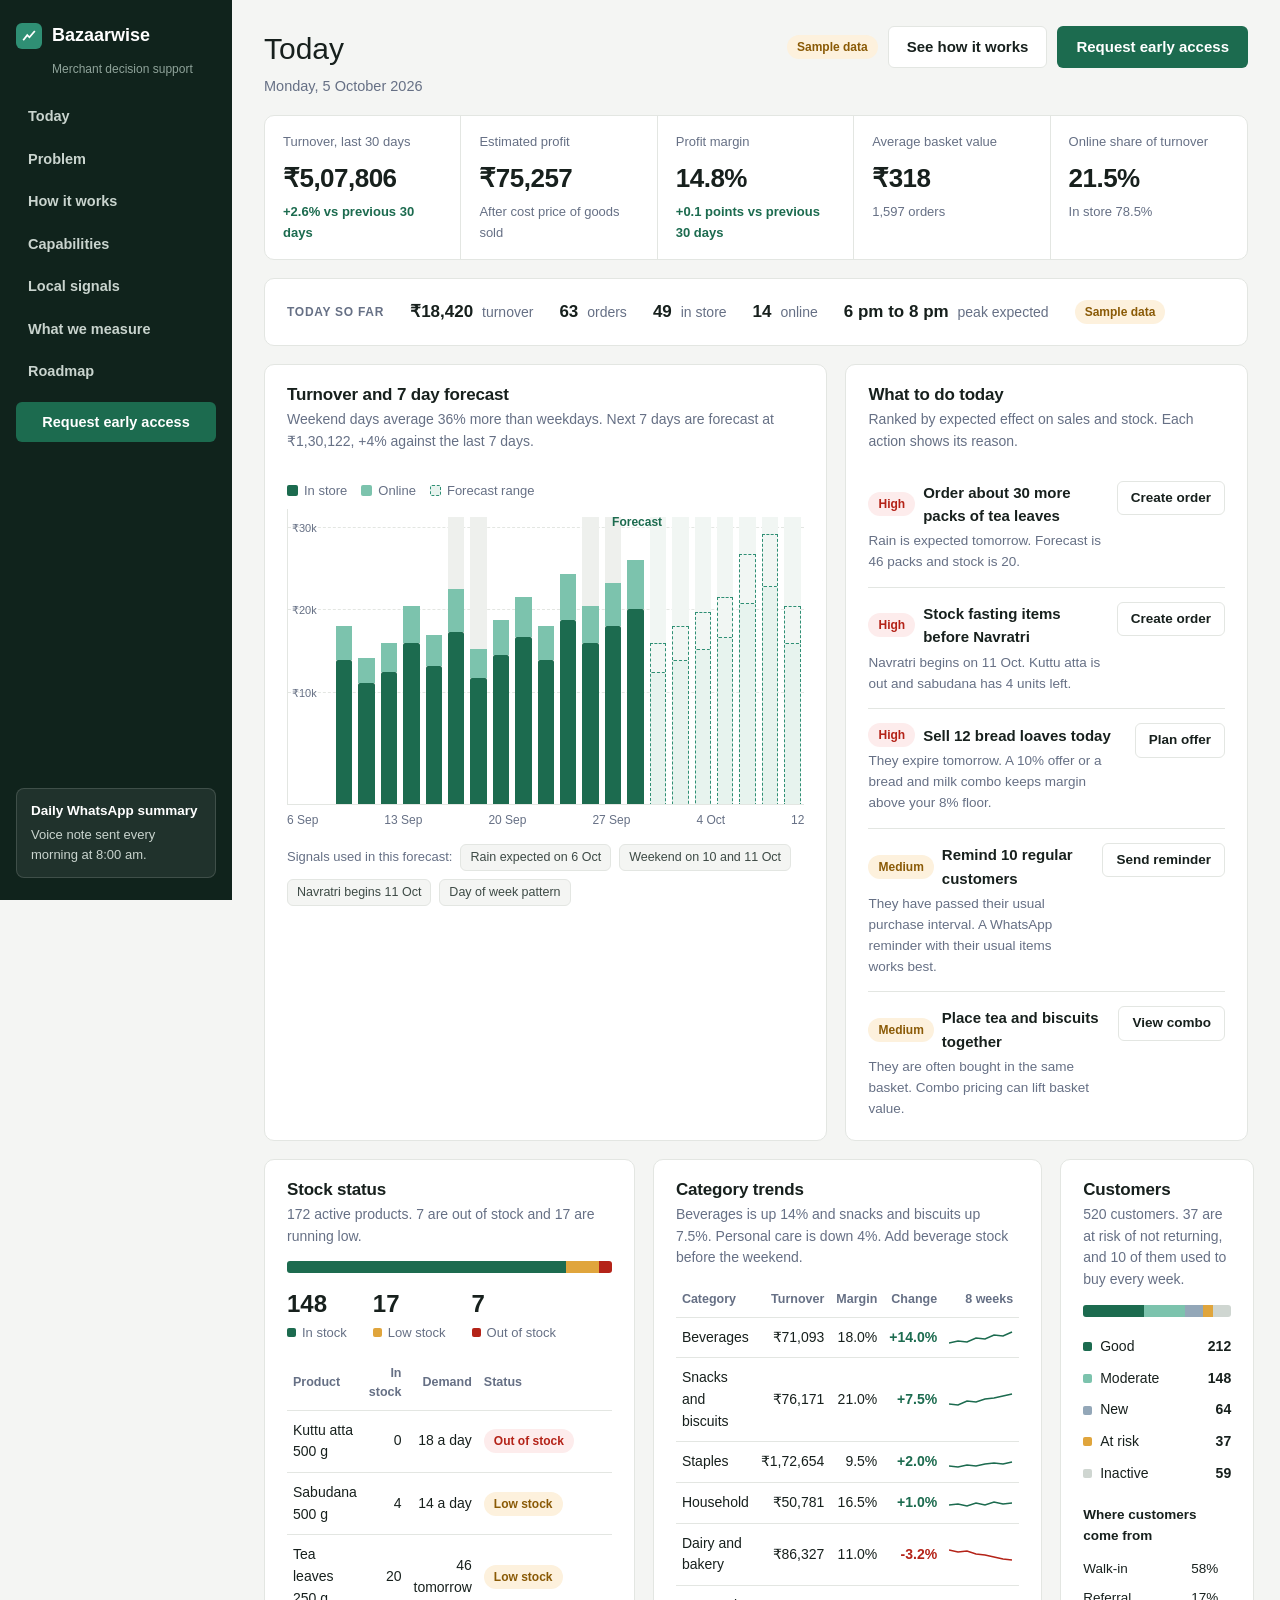
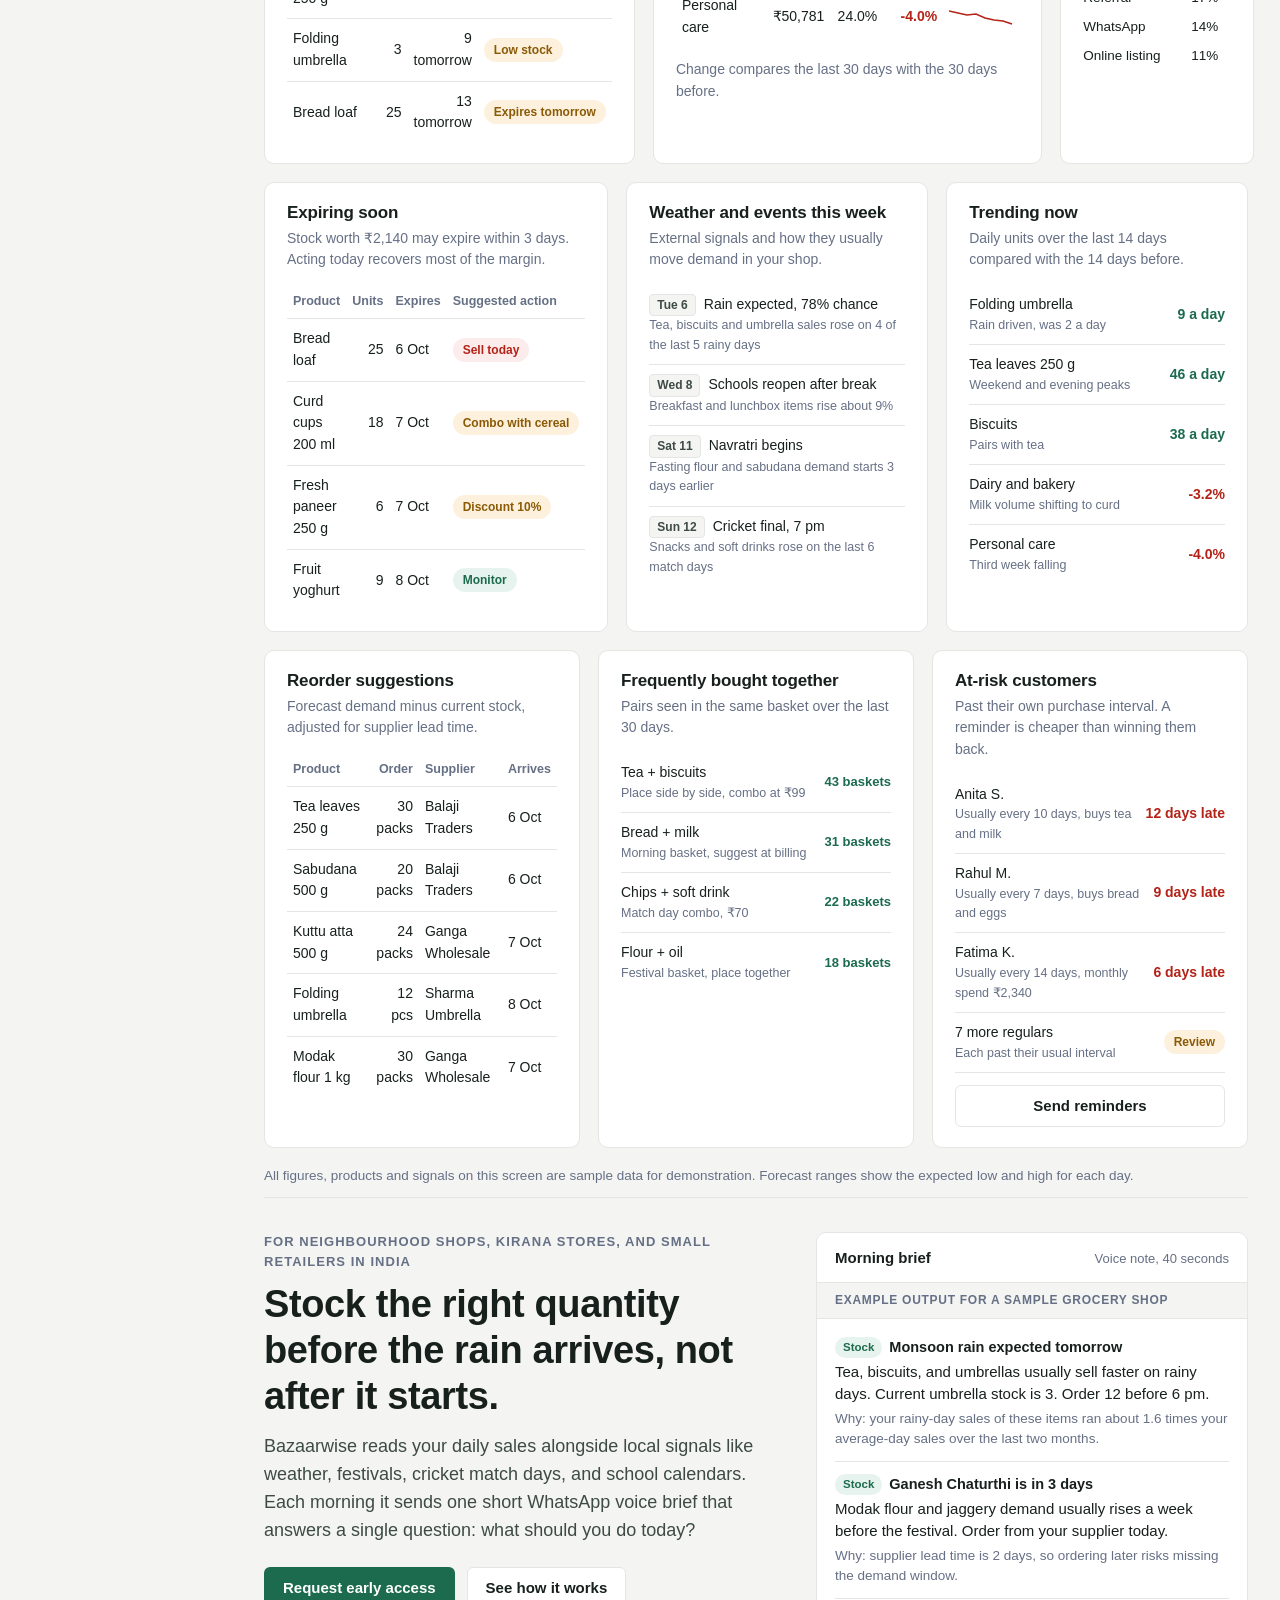
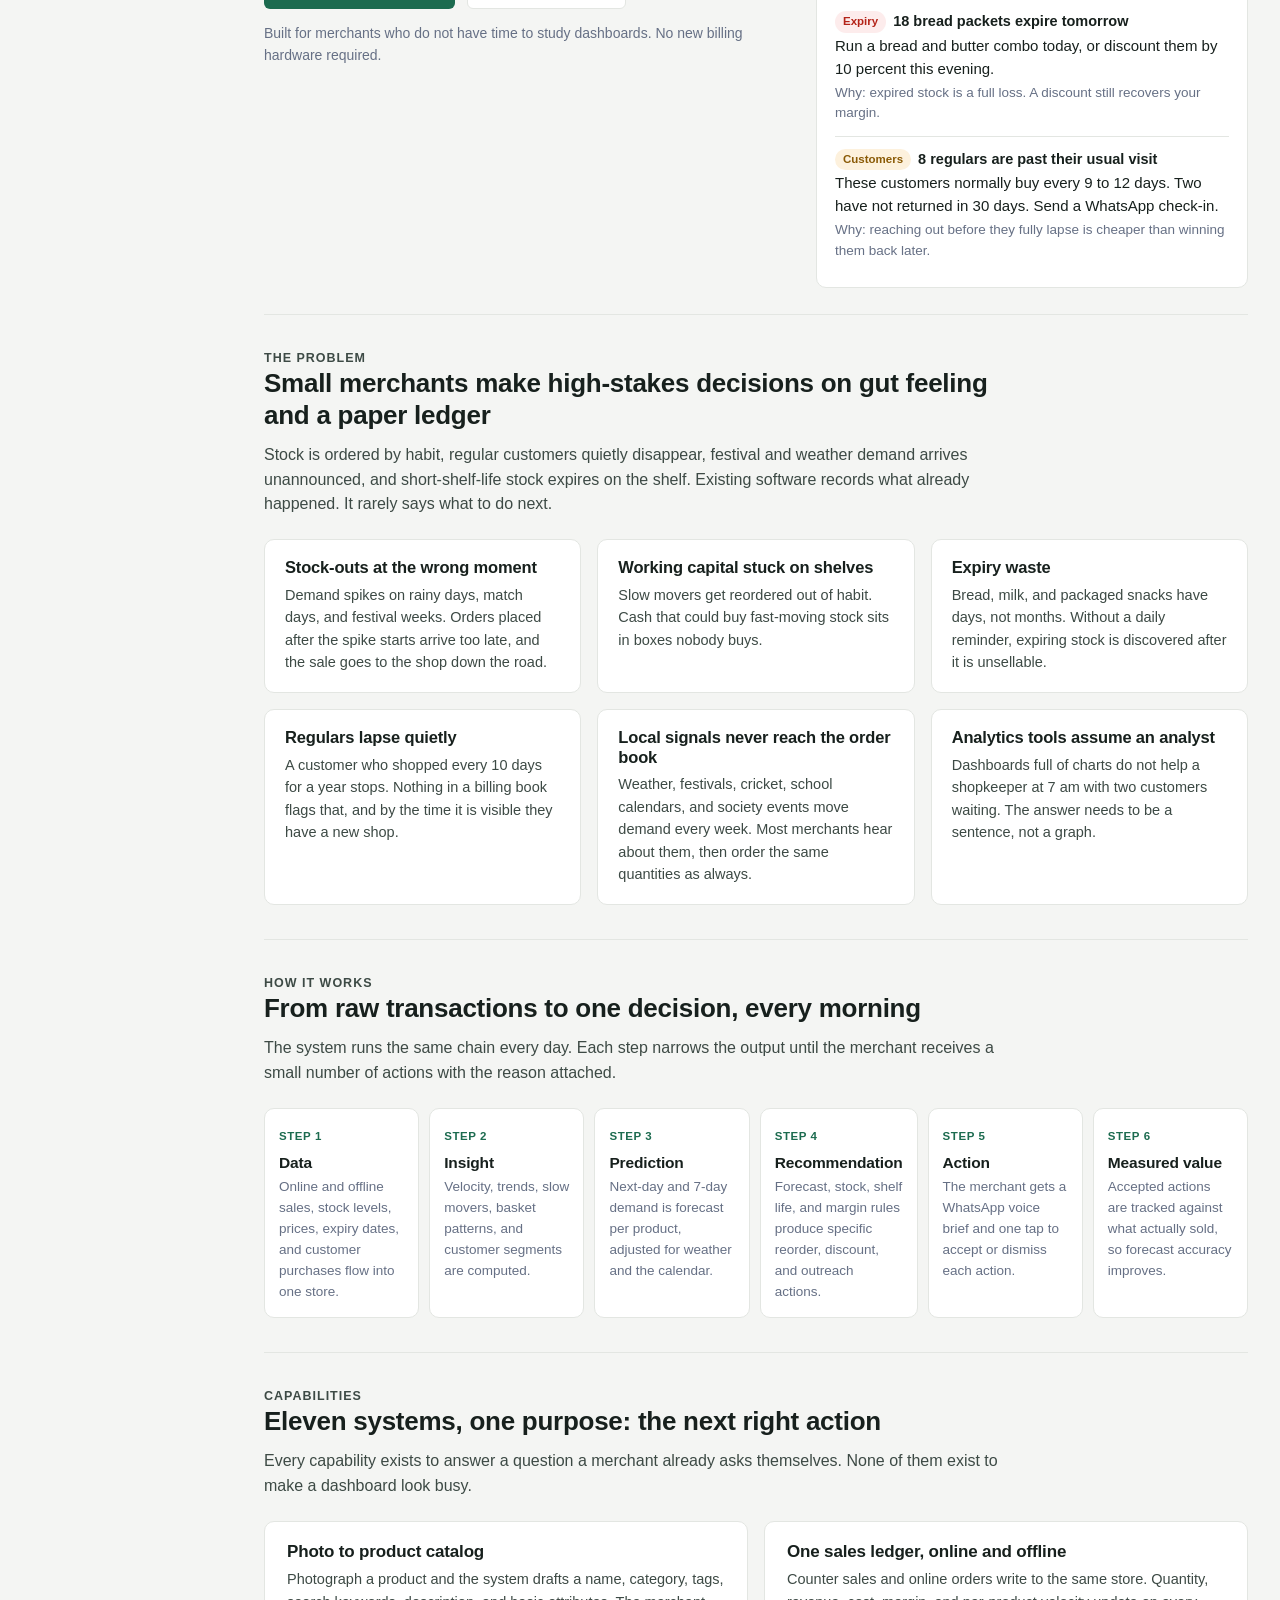
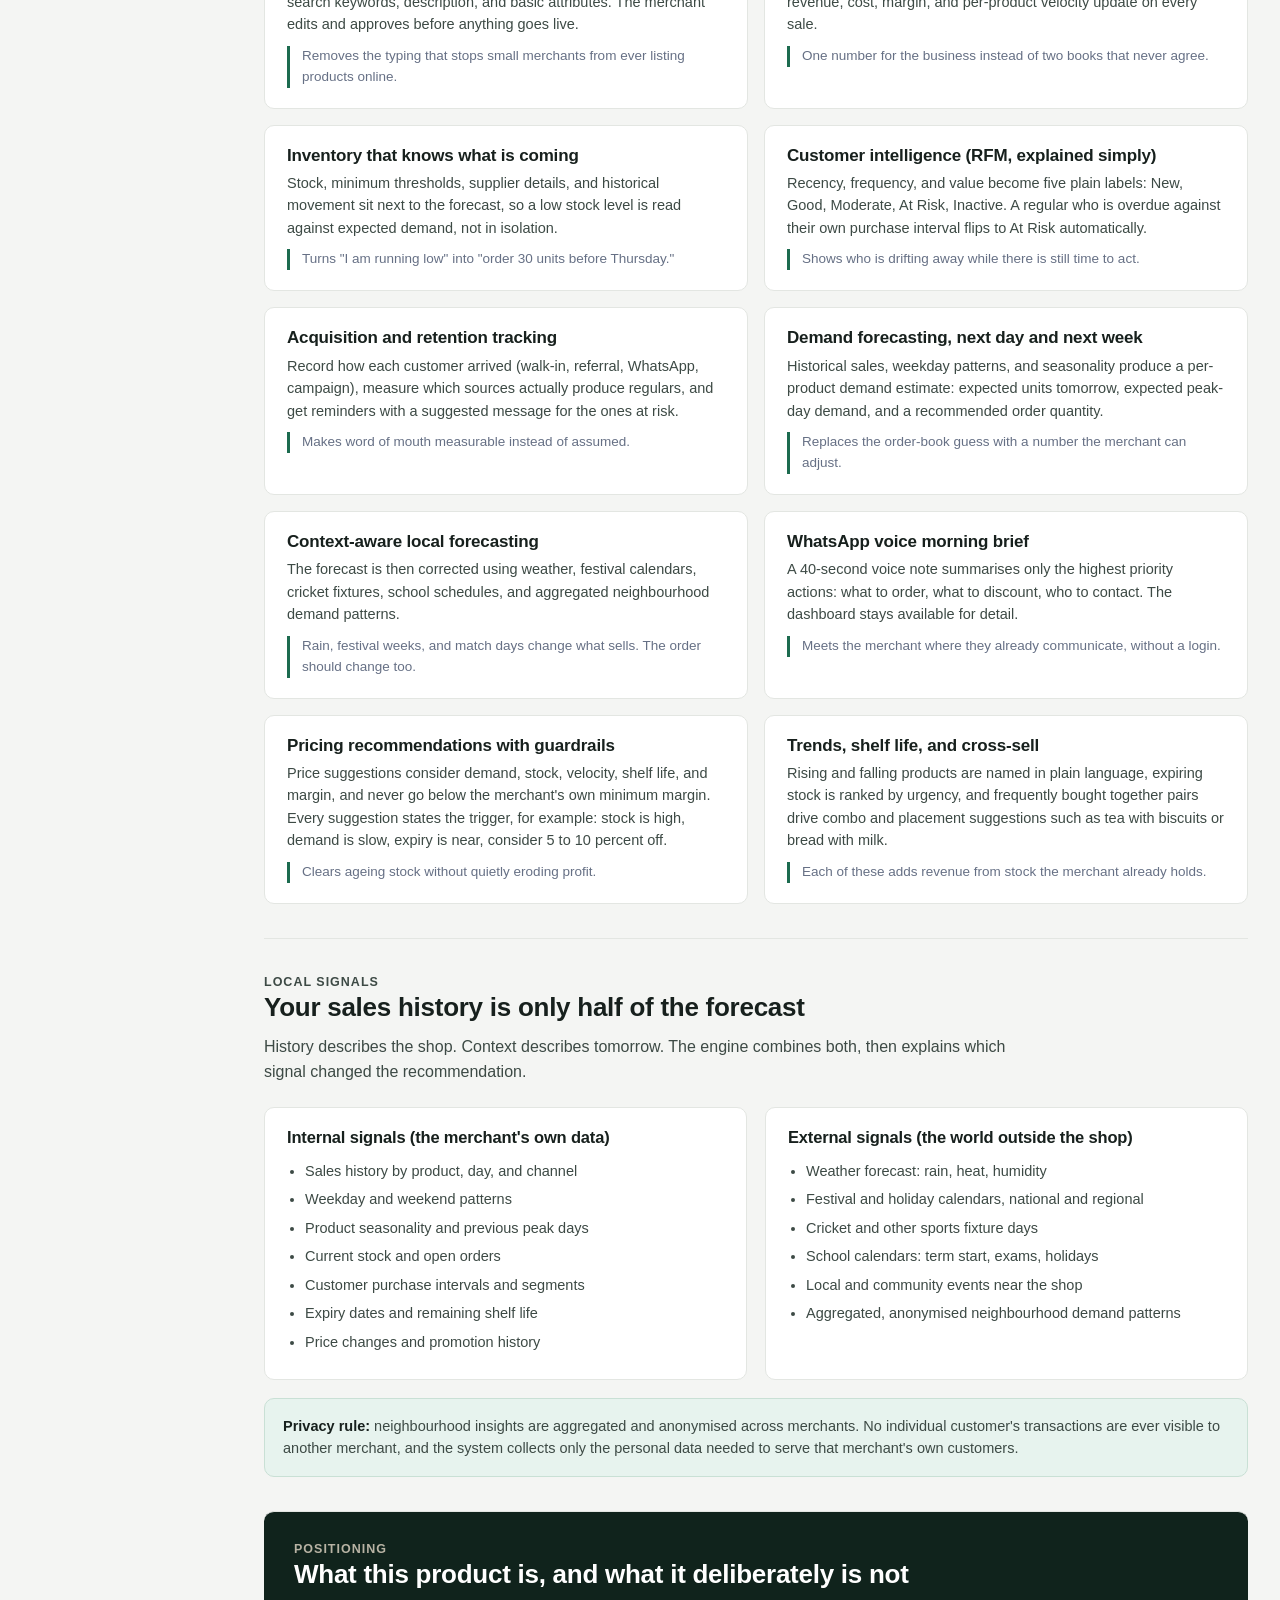
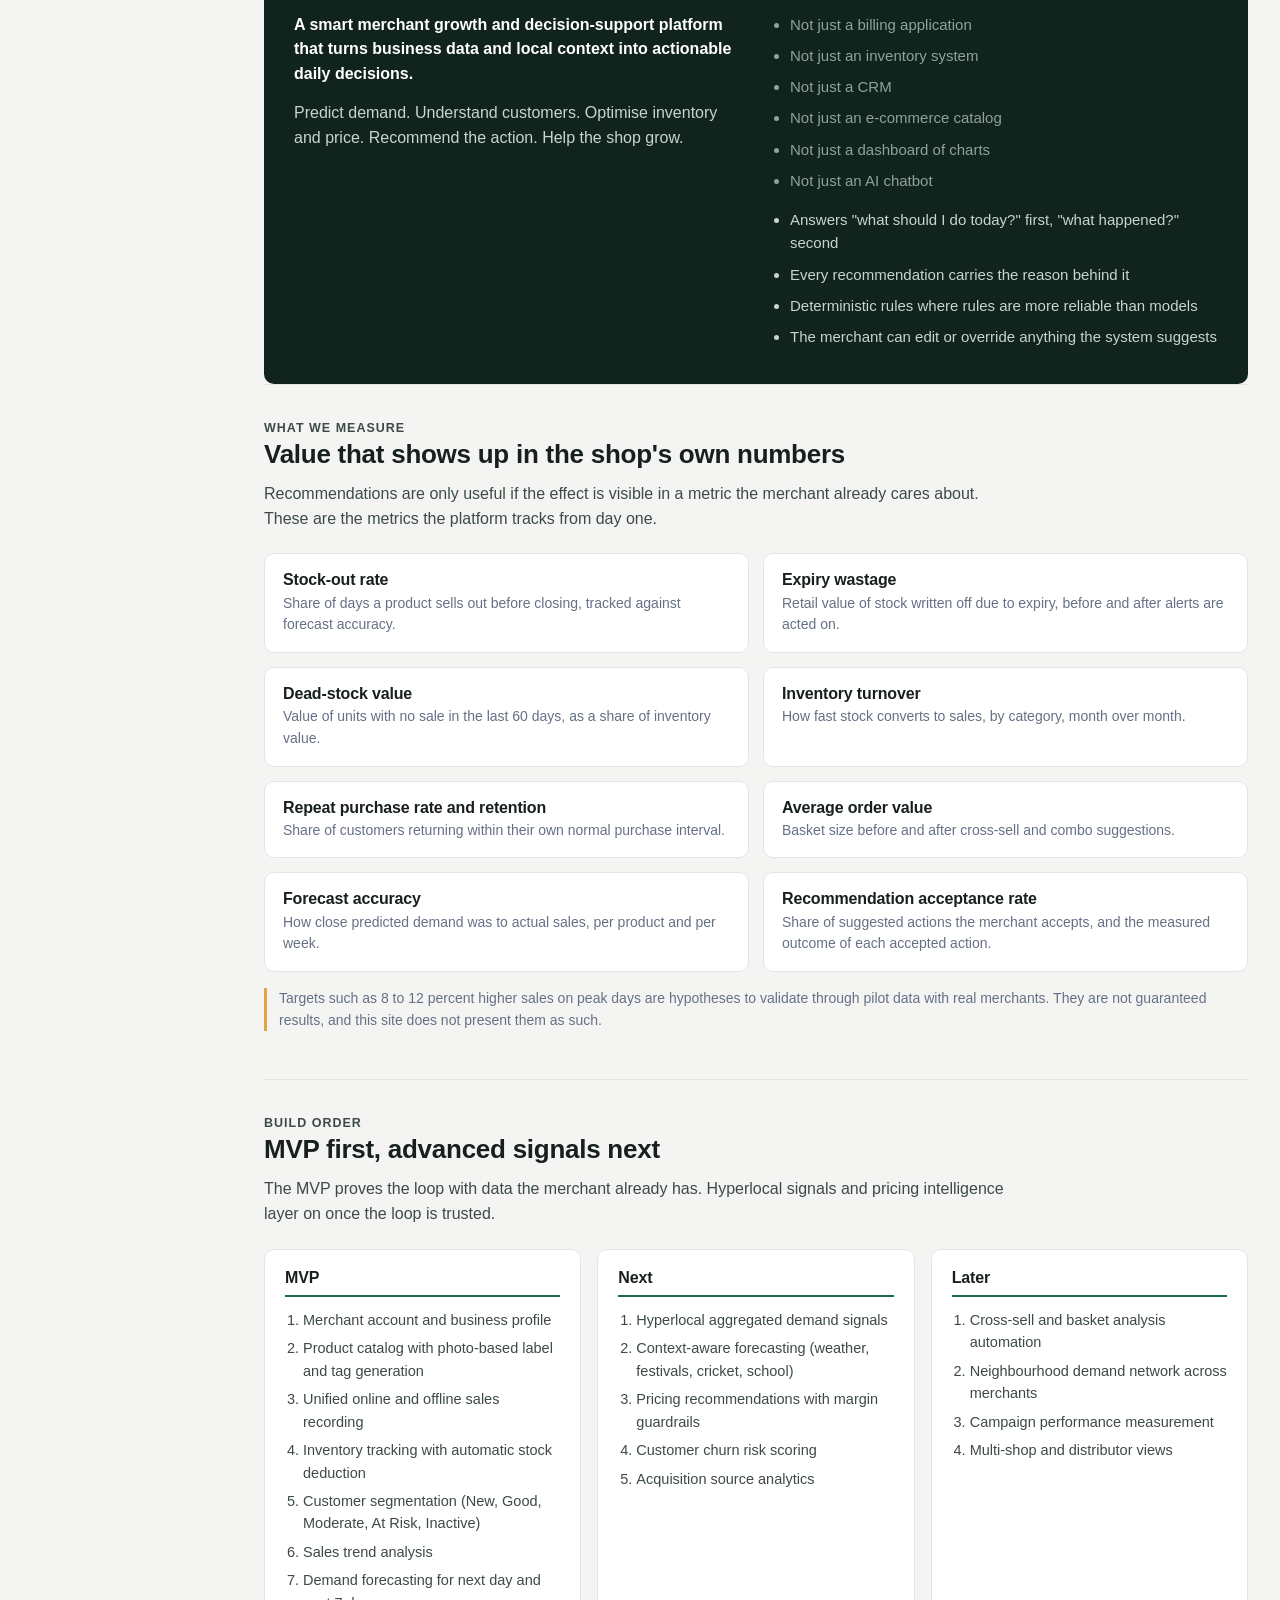
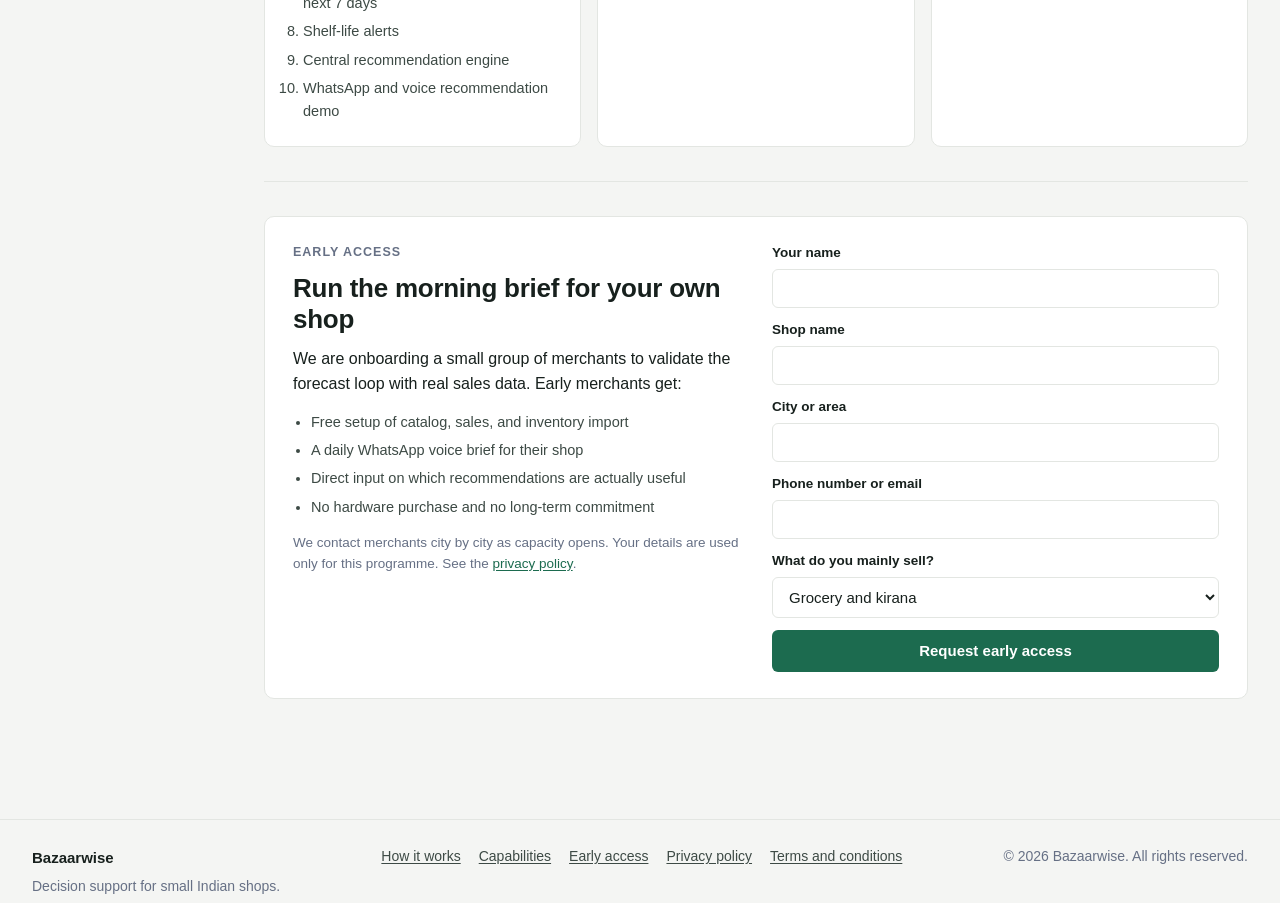
==== commit 60d4f06f: "Add dashboard density: today strip, expiring stock, weather and events, trending, reorder, cross-sel" ====
--- a/index.html
+++ b/index.html
@@ -77,6 +77,16 @@
           <div class="delta flat">In store 78.5%</div>
         </div>
       </div>
+      <div class="panel today-strip">
+        <span class="ts-label">Today so far</span>
+        <span class="ts-item"><strong>₹18,420</strong> turnover</span>
+        <span class="ts-item"><strong>63</strong> orders</span>
+        <span class="ts-item"><strong>49</strong> in store</span>
+        <span class="ts-item"><strong>14</strong> online</span>
+        <span class="ts-item"><strong>6 pm to 8 pm</strong> peak expected</span>
+        <span class="badge badge-sample">Sample data</span>
+      </div>
+
       <div class="grid-2">
         <div class="panel">
           <div class="chart-head">
@@ -99,14 +109,14 @@
             <div class="bar"><i style="height:46%;"></i><b style="height:10%;"></b></div>
             <div class="bar"><i style="height:56%;"></i><b style="height:13%;"></b></div>
             <div class="bar"><i style="height:48%;"></i><b style="height:11%;"></b></div>
-            <div class="bar"><i style="height:60%;"></i><b style="height:15%;"></b></div>
-            <div class="bar"><i style="height:44%;"></i><b style="height:10%;"></b></div>
+            <div class="bar we"><i style="height:60%;"></i><b style="height:15%;"></b></div>
+            <div class="bar we"><i style="height:44%;"></i><b style="height:10%;"></b></div>
             <div class="bar"><i style="height:52%;"></i><b style="height:12%;"></b></div>
             <div class="bar"><i style="height:58%;"></i><b style="height:14%;"></b></div>
             <div class="bar"><i style="height:50%;"></i><b style="height:12%;"></b></div>
             <div class="bar"><i style="height:64%;"></i><b style="height:16%;"></b></div>
-            <div class="bar"><i style="height:56%;"></i><b style="height:13%;"></b></div>
-            <div class="bar"><i style="height:62%;"></i><b style="height:15%;"></b></div>
+            <div class="bar we"><i style="height:56%;"></i><b style="height:13%;"></b></div>
+            <div class="bar we"><i style="height:62%;"></i><b style="height:15%;"></b></div>
             <div class="bar"><i style="height:68%;"></i><b style="height:17%;"></b></div>
             <div class="bar fc" style="background:#f1f6f3;"><i style="height:46%;"></i><b style="height:10%;"></b><span class="fc-label">Forecast</span></div>
             <div class="bar fc" style="background:#f1f6f3;"><i style="height:50%;"></i><b style="height:12%;"></b></div>
@@ -265,6 +275,112 @@
         </div>
       </div>
 
+      <div class="grid-3">
+        <div class="panel">
+          <h3>Expiring soon</h3>
+          <p class="panel-sub">Stock worth ₹2,140 may expire within 3 days. Acting today recovers most of the margin.</p>
+          <table class="data">
+            <thead>
+              <tr><th>Product</th><th class="num">Units</th><th>Expires</th><th>Suggested action</th></tr>
+            </thead>
+            <tbody>
+              <tr><td>Bread loaf</td><td class="num">25</td><td>6 Oct</td><td><span class="badge badge-high">Sell today</span></td></tr>
+              <tr><td>Curd cups 200 ml</td><td class="num">18</td><td>7 Oct</td><td><span class="badge badge-warn">Combo with cereal</span></td></tr>
+              <tr><td>Fresh paneer 250 g</td><td class="num">6</td><td>7 Oct</td><td><span class="badge badge-warn">Discount 10%</span></td></tr>
+              <tr><td>Fruit yoghurt</td><td class="num">9</td><td>8 Oct</td><td><span class="badge badge-ok">Monitor</span></td></tr>
+            </tbody>
+          </table>
+        </div>
+
+        <div class="panel">
+          <h3>Weather and events this week</h3>
+          <p class="panel-sub">External signals and how they usually move demand in your shop.</p>
+          <div class="mini-row">
+            <div class="mr-main"><span class="evt-date">Tue 6</span>Rain expected, 78% chance<span class="mr-sub">Tea, biscuits and umbrella sales rose on 4 of the last 5 rainy days</span></div>
+          </div>
+          <div class="mini-row">
+            <div class="mr-main"><span class="evt-date">Wed 8</span>Schools reopen after break<span class="mr-sub">Breakfast and lunchbox items rise about 9%</span></div>
+          </div>
+          <div class="mini-row">
+            <div class="mr-main"><span class="evt-date">Sat 11</span>Navratri begins<span class="mr-sub">Fasting flour and sabudana demand starts 3 days earlier</span></div>
+          </div>
+          <div class="mini-row">
+            <div class="mr-main"><span class="evt-date">Sun 12</span>Cricket final, 7 pm<span class="mr-sub">Snacks and soft drinks rose on the last 6 match days</span></div>
+          </div>
+        </div>
+
+        <div class="panel">
+          <h3>Trending now</h3>
+          <p class="panel-sub">Daily units over the last 14 days compared with the 14 days before.</p>
+          <div class="mini-row"><div class="mr-main">Folding umbrella<span class="mr-sub">Rain driven, was 2 a day</span></div><span class="mr-val up">9 a day</span></div>
+          <div class="mini-row"><div class="mr-main">Tea leaves 250 g<span class="mr-sub">Weekend and evening peaks</span></div><span class="mr-val up">46 a day</span></div>
+          <div class="mini-row"><div class="mr-main">Biscuits<span class="mr-sub">Pairs with tea</span></div><span class="mr-val up">38 a day</span></div>
+          <div class="mini-row"><div class="mr-main">Dairy and bakery<span class="mr-sub">Milk volume shifting to curd</span></div><span class="mr-val down">-3.2%</span></div>
+          <div class="mini-row"><div class="mr-main">Personal care<span class="mr-sub">Third week falling</span></div><span class="mr-val down">-4.0%</span></div>
+        </div>
+      </div>
+      <div class="grid-3">
+        <div class="panel">
+          <h3>Reorder suggestions</h3>
+          <p class="panel-sub">Forecast demand minus current stock, adjusted for supplier lead time.</p>
+          <table class="data">
+            <thead>
+              <tr><th>Product</th><th class="num">Order</th><th>Supplier</th><th>Arrives</th></tr>
+            </thead>
+            <tbody>
+              <tr><td>Tea leaves 250 g</td><td class="num">30 packs</td><td>Balaji Traders</td><td>6 Oct</td></tr>
+              <tr><td>Sabudana 500 g</td><td class="num">20 packs</td><td>Balaji Traders</td><td>6 Oct</td></tr>
+              <tr><td>Kuttu atta 500 g</td><td class="num">24 packs</td><td>Ganga Wholesale</td><td>7 Oct</td></tr>
+              <tr><td>Folding umbrella</td><td class="num">12 pcs</td><td>Sharma Umbrella</td><td>8 Oct</td></tr>
+              <tr><td>Modak flour 1 kg</td><td class="num">30 packs</td><td>Ganga Wholesale</td><td>7 Oct</td></tr>
+            </tbody>
+          </table>
+        </div>
+
+        <div class="panel">
+          <h3>Frequently bought together</h3>
+          <p class="panel-sub">Pairs seen in the same basket over the last 30 days.</p>
+          <div class="pair">
+            <div><span class="p-name">Tea + biscuits</span><span class="p-meta">Place side by side, combo at ₹99</span></div>
+            <span class="p-lift">43 baskets</span>
+          </div>
+          <div class="pair">
+            <div><span class="p-name">Bread + milk</span><span class="p-meta">Morning basket, suggest at billing</span></div>
+            <span class="p-lift">31 baskets</span>
+          </div>
+          <div class="pair">
+            <div><span class="p-name">Chips + soft drink</span><span class="p-meta">Match day combo, ₹70</span></div>
+            <span class="p-lift">22 baskets</span>
+          </div>
+          <div class="pair">
+            <div><span class="p-name">Flour + oil</span><span class="p-meta">Festival basket, place together</span></div>
+            <span class="p-lift">18 baskets</span>
+          </div>
+        </div>
+
+        <div class="panel">
+          <h3>At-risk customers</h3>
+          <p class="panel-sub">Past their own purchase interval. A reminder is cheaper than winning them back.</p>
+          <div class="mini-row">
+            <div class="mr-main">Anita S.<span class="mr-sub">Usually every 10 days, buys tea and milk</span></div>
+            <span class="mr-val down">12 days late</span>
+          </div>
+          <div class="mini-row">
+            <div class="mr-main">Rahul M.<span class="mr-sub">Usually every 7 days, buys bread and eggs</span></div>
+            <span class="mr-val down">9 days late</span>
+          </div>
+          <div class="mini-row">
+            <div class="mr-main">Fatima K.<span class="mr-sub">Usually every 14 days, monthly spend ₹2,340</span></div>
+            <span class="mr-val down">6 days late</span>
+          </div>
+          <div class="mini-row">
+            <div class="mr-main">7 more regulars<span class="mr-sub">Each past their usual interval</span></div>
+            <span class="badge badge-warn">Review</span>
+          </div>
+          <a class="btn btn-outline block" href="#early-access">Send reminders</a>
+        </div>
+      </div>
+
       <p class="sample-note">All figures, products and signals on this screen are sample data for demonstration. Forecast ranges show the expected low and high for each day.</p>
     </section>
 
--- a/styles.css
+++ b/styles.css
@@ -769,8 +769,80 @@
 .btn-secondary { background: var(--panel); border-color: var(--line); color: var(--ink) !important; }
 .btn-secondary:hover { border-color: var(--ink); color: var(--ink) !important; }
 
-
-
-
-
-
+/* Density: extra dashboard rows */
+
+.chart { height: 296px; padding-left: 48px; }
+.chart .gridline span { left: 0; background: none; }
+.bar.we { background: #eef0ed; }
+
+.today-strip {
+  display: flex;
+  flex-wrap: wrap;
+  align-items: center;
+  gap: 10px 26px;
+  margin-bottom: 18px;
+}
+
+.today-strip .ts-label {
+  font-size: 12px;
+  font-weight: 700;
+  text-transform: uppercase;
+  letter-spacing: 0.06em;
+  color: var(--muted);
+}
+
+.today-strip .ts-item { font-size: 14px; color: var(--muted); }
+.today-strip .ts-item strong { color: var(--ink); font-size: 17px; margin-right: 5px; }
+
+.mini-row {
+  display: flex;
+  justify-content: space-between;
+  align-items: center;
+  gap: 12px;
+  padding: 9px 0;
+  border-bottom: 1px solid var(--line);
+  font-size: 14px;
+}
+
+.mini-row:last-child { border-bottom: 0; }
+.mini-row .mr-main { min-width: 0; color: var(--ink); }
+.mini-row .mr-sub { font-size: 12.5px; color: var(--muted); display: block; }
+.mini-row .mr-val { font-weight: 700; white-space: nowrap; }
+.mini-row .mr-val.down { color: var(--red); }
+.mini-row .mr-val.up { color: var(--green); }
+
+.evt-date {
+  display: inline-block;
+  font-size: 12px;
+  font-weight: 700;
+  background: var(--bg);
+  border: 1px solid var(--line);
+  border-radius: 4px;
+  padding: 1px 7px;
+  margin-right: 8px;
+  color: var(--ink-soft);
+}
+
+.pair {
+  display: flex;
+  justify-content: space-between;
+  align-items: center;
+  gap: 10px;
+  font-size: 14px;
+  padding: 9px 0;
+  border-bottom: 1px solid var(--line);
+}
+
+.pair:last-child { border-bottom: 0; }
+.pair .p-name { color: var(--ink); }
+.pair .p-meta { font-size: 12.5px; color: var(--muted); display: block; }
+.pair .p-lift { color: var(--green); font-weight: 700; font-size: 13px; white-space: nowrap; }
+
+.panel .btn.block { display: block; width: 100%; text-align: center; margin-top: 12px; }
+
+
+
+
+
+
+
